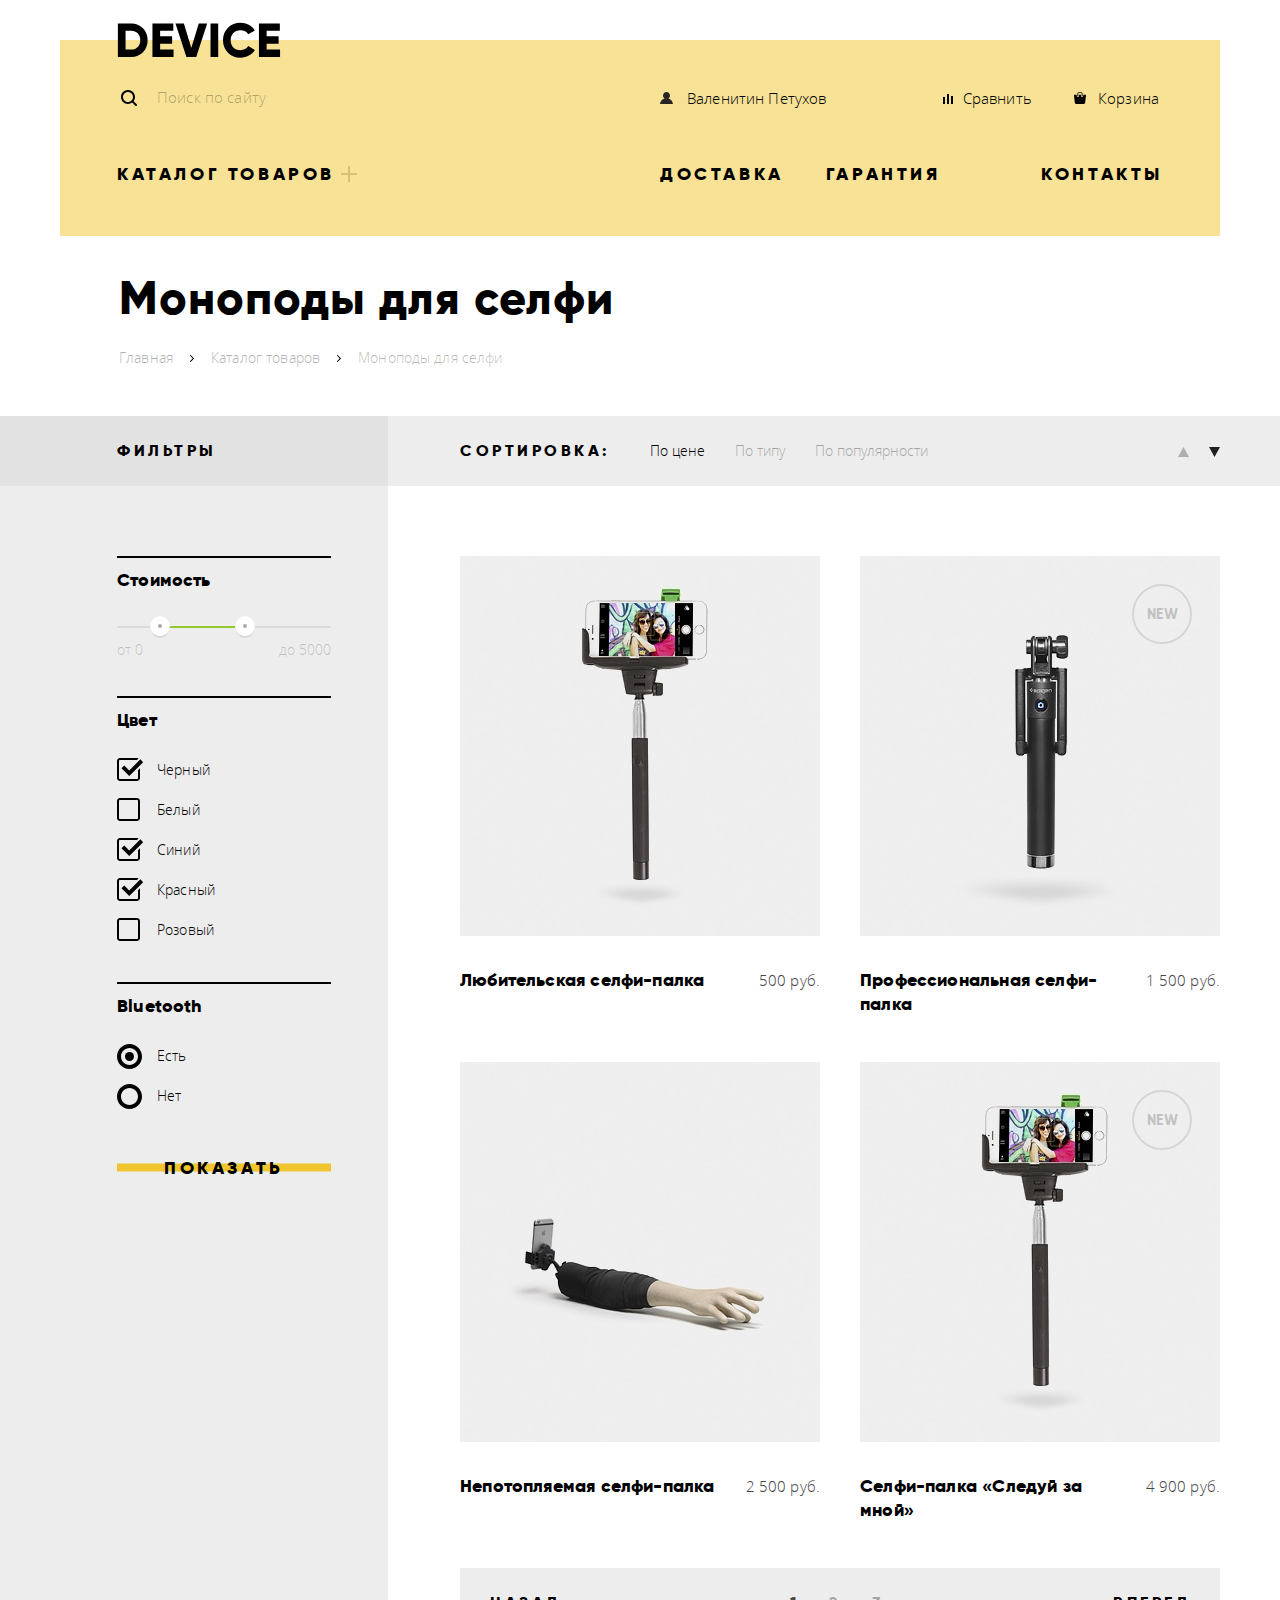
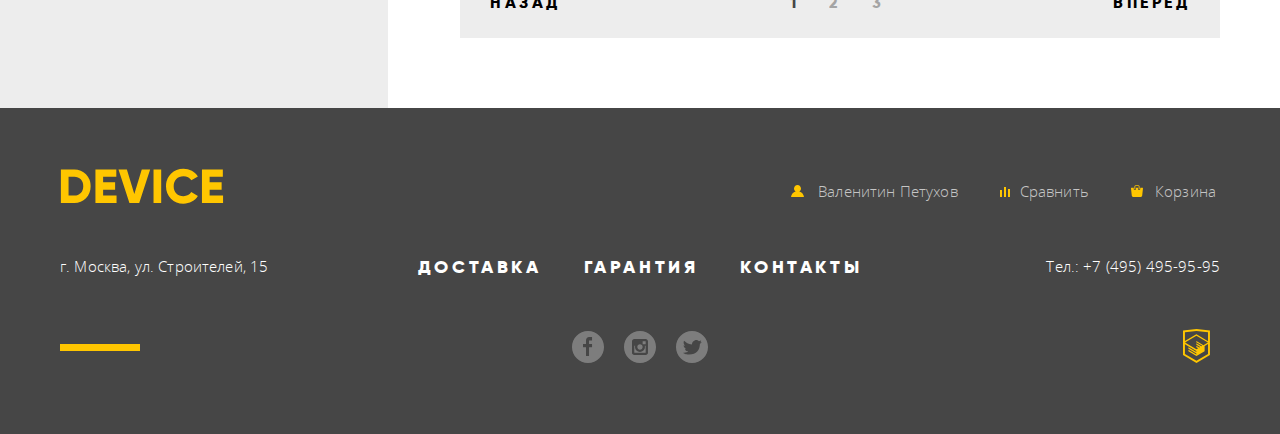
==== catalog.html @ f35d7d53 "make stable range filter variant" ====
<!DOCTYPE html>
<html lang="ru">
  <head>
    <meta charset="utf-8">
    <title>Девайс Каталог</title>
    <link href="https://fonts.googleapis.com/css?family=PT+Sans+Narrow:400,700&display=swap&subset=cyrillic" rel="stylesheet">
    <link href="css/style.css" rel="stylesheet">
  </head>
  <body class="main-theme">
    <header class="page-header">
      <div class="container">
        <nav class="page-navigation">
          <a class="device-logo" href="index.html">
            <img src="img/logo.svg" width="164" height="36" alt="Логотип интернет-магазина &laquo;Девайс&raquo;" class="solution">
          </a>

          <ul class="user-navigation">
            <li class="search">
              <h2 class="visually-hidden">
                Поиск по сайту
              </h2>
              <form class="search-form" method="get" action="https://echo.htmlacademy.ru">
                <input class="search-input" type="text" name="search" placeholder="Поиск по сайту" autocomplete="off">
                <button class="search-button" type="button">Найти</button>
              </form>
            </li>

            <li class="authorization">
              <!-- авторизация -->
              <a class="disabled login-link" href="">Войти</a>
              <a class="user-profile-link" href="">Валенитин Петухов</a>
              <a class="logout-link disabled" href="">Выйти</a>
            </li>
            <!-- Покупки -->
            <li>
              <a class="user-navigation-link compare-link" href="">
                Сравнить
              </a>
            </li>
            <li>
              <a class="user-navigation-link cart-link" href="">
                Корзина
              </a>
            </li>
          </ul>

          <!-- второй блок хэдера, навигация-->
          <ul class="site-navigation">
            <!-- выпадающее меню, каталог товаров -->
            <li class="site-navigation-catalog">
              <h2 class="catalog-navigation-header">
                <a href="catalog.html">Каталог товаров</a>
              </h2>
              <ul class="catalog-navigation">
                <li>
                  <a href="catalog.html">Виртуальная реальность</a>
                </li>
                <li>
                  <a href="catalog.html">Фитнес-браслеты</a>
                </li>
                <li>
                  <a href="catalog.html">Квадрокоптеры</a>
                </li>
                <li>
                  <a href="catalog.html">Моноподы для селфи</a>
                </li>
                <li>
                  <a href="catalog.html">Умные часы</a>
                </li>
                <li>
                  <a href="catalog.html">Экшн-камеры</a>
                </li>
              </ul>
            </li>
            <li><a href="">Доставка</a></li>
            <li><a href="">Гарантия</a></li>
            <li><a href="">Контакты</a></li>
          </ul>
        </nav>
      </div>
    </header>

    <main>

      <section class="catalog-headings">
        <div class="container">
          <h1>
            Моноподы для селфи
          </h1>

          <ul class="catalog-headings-breadcrumbs">
    <!-- breadcrumbs -->
            <li>
              <a href="index.html">
                Главная
              </a>
            </li>
            <li>
              <a href="">
                Каталог товаров
              </a>
            </li>
            <li>
                Моноподы для селфи
            </li>
          </ul>
        </div>
      </section>

      <section class="catalog-content">
        <div class="container">
          <div class="catalog-filters">
            <h2>
              Фильтры
            </h2>
            <form class="form-catalog-filters" action="https://echo.htmlacademy.ru" method="get">

              <fieldset class="form-catalog-filters-group">
                <legend>Стоимость</legend>

                <div class="range-filter">
                  <div class="range-controls">
                    <div class="scale">
                      <div class="bar" style="margin-left: 20%; width: 40%"></div>
                    </div>
                    <div class="toggle toggle-min"></div>
                    <div class="toggle toggle-max"></div>
                    <div class="range-values">
                      <span class="value-min">от 0</span>
                      <span class="value-max">до 5000</span>
                    </div>
                  </div>

                  <div class="visually-hidden price-controls">
                    <label class="min-price">от <input name="min-price" type="text" size="" value="0"></label>
                    <label class="max-price">до <input name="max-price" type="text" size="" value="5000"></label>
                  </div>

                </div>
              </fieldset>

              <fieldset class="form-catalog-filters-group">
                <legend>Цвет</legend>
                <ul class="form-catalog-filters-group-list">
                  <li>
                    <input class="visually-hidden" type="checkbox" name="color-black" id="form-catalog-filters-color-black" checked>
                    <label for="form-catalog-filters-color-black">
                      Черный
                    </label>
                  </li>
                  <li>
                    <input class="visually-hidden" type="checkbox" name="color-white" id="form-catalog-filters-color-white">
                    <label for="form-catalog-filters-color-white">
                      Белый
                    </label>
                  </li>
                  <li>
                    <input class="visually-hidden" type="checkbox" name="color-blue" id="form-catalog-filters-color-blue" checked>
                    <label for="form-catalog-filters-color-blue">
                      Синий
                    </label>
                  </li>
                  <li>
                    <input class="visually-hidden" type="checkbox" name="color-red" id="form-catalog-filters-color-red" checked>
                    <label for="form-catalog-filters-color-red">
                      Красный
                    </label>
                  </li>
                  <li>
                    <input class="visually-hidden" type="checkbox" name="color-pink" id="form-catalog-filters-color-pink">
                    <label for="form-catalog-filters-color-pink">
                      Розовый
                    </label>
                  </li>
                </ul>
              </fieldset>


              <fieldset class="form-catalog-filters-group">
                <legend>Bluetooth</legend>
                <ul class="form-catalog-filters-group-list">
                  <li>
                    <input class="visually-hidden" type="radio" name="bluetooth" value="have" id="form-catalog-filters-bluetooth-have" checked>
                    <label for="form-catalog-filters-bluetooth-have">
                      Есть
                    </label>
                  </li>
                  <li>
                    <input class="visually-hidden" type="radio" name="bluetooth" value="have-not" id="form-catalog-filters-bluetooth-have-not">
                    <label for="form-catalog-filters-bluetooth-have-not">
                      Нет
                    </label>
                  </li>
                </ul>
              </fieldset>

              <button class="button-animated" type="submit">
    <!-- или нужен type="button"?-->
                Показать
              </button>
            </form>
          </div>

          <div class="catalog-goods">
            <h2 class="visually-hidden">
              Товары
            </h2>
            <div class="catalog-sort">
              <h3>
                Сортировка:
              </h3>
              <ul class="catalog-sort-list catalog-sort-list-type">
                <li>
                  <button class="selected" type="button">По цене</button>
                </li>
                <li>
                  <button type="button">По типу</button>
                </li>
                <li>
                  <button type="button">По популярности</button>
                </li>
              </ul>

              <ul class="catalog-sort-list catalog-sort-list-order">
                <li>
                  <button class="direct-order" type="button">Прямой порядок</button>
                </li>
                <li>
                  <button class="reverse-order selected" type="button">Обратный порядок</button>
                </li>
              </ul>
            </div>

            <h3 class="visually-hidden">
              Карточки товаров
            </h3>
            <ul class="goods-list">
              <li class="goods-list-item">
                <div class="goods-list-item-text">
                  <h4 class="goods-list-item-name">
                    <a href="">Любительская селфи-палка</a>
                  </h4>
                  <p class="goods-list-item-price">
                    500 руб.
                  </p>
                </div>
                <div class="goods-list-item-image-box">
                  <p class="disabled goods-list-item-new">
                    Новинка
                  </p>
                  <!-- Different way to make "NEW" label with special class instead of additional block see below -->
                  <img src="img/item-1.jpg" width="360" height="380" alt="Фото товара любительская селфи-палка">
                  <ul class="goods-list-item-buttons-box">
                    <li>
                      <a class="button-animated" href="">В корзину</a>
                    </li>
                    <li>
                      <a class="button-additional" href="">Добавить к сравнению</a>
                    </li>
                  </ul>
                </div>
              </li>

              <li class="goods-list-item">
                <div class="goods-list-item-text">
                  <h4 class="goods-list-item-name">
                    <a href="">Профессиональная селфи-палка</a>
                  </h4>
                  <p class="goods-list-item-price">
                    1 500 руб.
                  </p>
                </div>
                <div class="goods-list-item-image-box" href="">
                  <p class="goods-list-item-new">
                    Новинка
                  </p>
                  <img src="img/item-2.jpg" width="360" height="380" alt="Фото товара профессиональная селфи-палка">
                  <ul class="goods-list-item-buttons-box">
                    <li>
                      <a class="button-animated" href="">В корзину</a>
                    </li>
                    <li>
                      <a class="button-additional" href="">Добавить к сравнению</a>
                    </li>
                  </ul>
                </div>
              </li>

              <li class="goods-list-item">
                <div class="goods-list-item-text">
                  <h4 class="goods-list-item-name">
                    <a href="">Непотопляемая селфи-палка</a>
                  </h4>
                  <p class="goods-list-item-price">
                    2 500 руб.
                  </p>
                </div>
                <div class="goods-list-item-image-box" href="">
                  <img src="img/item-4.jpg" width="360" height="380" alt="Фото товара непотопляемая селфи-палка">
                  <ul class="goods-list-item-buttons-box">
                    <li>
                      <a class="button-animated" href="">В корзину</a>
                    </li>
                    <li>
                      <a class="button-additional" href="">Добавить к сравнению</a>
                    </li>
                  </ul>
                </div>
              </li>

              <li class="goods-list-item">
                <div class="goods-list-item-text">
                  <h4 class="goods-list-item-name">
                    <a href="">Селфи-палка «Следуй за мной»</a>
                  </h4>
                  <p class="goods-list-item-price">
                    4 900 руб.
                  </p>
                </div>
                <div class="goods-list-item-image-box new-item" href="">
                  <img src="img/item-1.jpg" width="360" height="380" alt="Фото товара cелфи-палка Следуй за мной">
                  <ul class="goods-list-item-buttons-box">
                    <li>
                      <a class="button-animated" href="">В корзину</a>
                    </li>
                    <li>
                      <a class="button-additional" href="">Добавить к сравнению</a>
                    </li>
                  </ul>
                </div>
              </li>
            </ul>

            <h3 class="visually-hidden">
              Страницы
            </h3>
            <div class="goods-pages">
              <a class="goods-pages-button" href="">
                Назад
              </a>
              <ul class="goods-pages-list">
                <li>
                  1
                </li>
                <li>
                  <a href="">2</a>
                </li>
                <li>
                  <a href="">3</a>
                </li>
              </ul>
              <a class="goods-pages-button" href="">
                Вперед
              </a>
            </div>
          </div>

        </div>
      </section>

    </main>

    <footer class="page-footer">
      <div class="container">
        <div class="user-navigation-container">
          <a class="device-logo" href="">
            <img src="img/logo-yellow.svg" width="164" height="36" alt="Логотип интернет-магазина &laquo;Девайс&raquo;" class="solution">
          </a>

          <ul class="user-navigation user-navigation-footer">
            <li>
              <!-- авторизация -->
              <a class="disabled login-link" href="">Войти</a>
              <a class="user-profile-link" href="">Валенитин Петухов</a>
              <a class="logout-link disabled" href="">Выйти</a>
            </li>
            <!-- Покупки -->
            <li>
              <a class="user-navigation-link compare-link" href="">
                Сравнить
              </a>
            </li>
            <li>
              <a class="user-navigation-link cart-link" href="">
                Корзина
              </a>
            </li>
          </ul>
        </div>

        <div class="site-navigation-container">
          <ul class="site-navigation site-navigation-footer">
            <li><a href="">Доставка</a></li>
            <li><a href="">Гарантия</a></li>
            <li><a href="">Контакты</a></li>
          </ul>

          <div class="footer-contacts footer-contacts-address">
            <h2 class="visually-hidden">
              Адрес
            </h2>
            <p>
              г. Москва, ул. Строителей, 15
            </p>
          </div>

          <div class="footer-contacts footer-contacts-phone">
            <!-- Этот блок переставим в конец в css -->
            <h2 class="visually-hidden">
              Телефон
            </h2>
            <p>
              Тел.: +7 (495) 495-95-95
            </p>
          </div>
        </div>

        <div class="social-links">
          <h2 class="visually-hidden">
            Соц-сети
          </h2>
          <ul class="social-links-list">
            <li>
              <a class="social-link" href="">
                <svg width="32px" height="32px" viewBox="0 0 32 32" version="1.1" xmlns="http://www.w3.org/2000/svg" xmlns:xlink="http://www.w3.org/1999/xlink">
                  <path d="M16,0 C7.164,0 0,7.163 0,16 C0,24.837 7.164,32 16,32 C24.837,32 32,24.836 32,16 C32,7.164 24.837,0 16,0 Z M20.062,9.455 L17.041,9.455 L17.041,12.899 L20.062,12.899 L20.062,16.344 L17.041,16.344 L17.041,24.954 L14.02,24.954 L14.02,16.344 L11,16.344 L11,12.899 L14.021,12.899 L14.021,9.455 C14.021,7.553 15.374,6.01 17.042,6.01 L20.063,6.01 L20.063,9.455 L20.062,9.455 Z" fill-rule="nonzero"></path>
                </svg>
              </a>
            </li>
            <li>
              <a class="social-link" href="">
                <svg width="32px" height="32px" viewBox="0 0 32 32" version="1.1" xmlns="http://www.w3.org/2000/svg" xmlns:xlink="http://www.w3.org/1999/xlink">
                  <path d="M20.916,16 C20.916,18.7274582 18.7049582,20.9385 15.9775,20.9385 C13.2500418,20.9385 11.039,18.7274582 11.039,16 C11.039,15.606 11.09,15.227 11.177,14.86 L10.28,14.86 L10.28,21.698 L21.676,21.698 L21.676,14.86 L20.779,14.86 C20.865,15.227 20.916,15.606 20.916,16 L20.916,16 Z" fill-rule="nonzero"></path>
                  <path d="M15.978,18.659 C17.444,18.659 18.637,17.466 18.637,16 C18.637,14.534 17.444,13.341 15.978,13.341 C14.512,13.341 13.319,14.534 13.319,16 C13.319,17.466 14.511,18.659 15.978,18.659 L15.978,18.659 Z M18.637,10.302 L21.676,10.302 L21.676,13.341 L18.637,13.341 L18.637,10.302 Z" fill-rule="nonzero"></path>
                  <path d="M16,0 C7.164,0 0,7.164 0,16 C0,24.837 7.164,32 16,32 C24.837,32 32,24.837 32,16 C32,7.164 24.837,0 16,0 Z M23.955,21.698 C23.9517029,22.9552887 22.9332887,23.9737029 21.676,23.977 L10.279,23.977 C9.02171129,23.9737029 8.0032971,22.9552887 8,21.698 L8,10.302 C8.00384341,9.04493849 9.02193849,8.02684341 10.279,8.023 L21.675,8.023 C22.9320615,8.02684341 23.9501566,9.04493849 23.954,10.302 L23.954,21.698 L23.955,21.698 Z" fill-rule="nonzero"></path>
                </svg>
              </a>
            </li>
            <li>
              <a class="social-link" href="">
                <svg width="32px" height="32px" viewBox="0 0 32 32" version="1.1" xmlns="http://www.w3.org/2000/svg" xmlns:xlink="http://www.w3.org/1999/xlink">
                  <path d="M16,0 C7.164,0 0,7.164 0,16 C0,24.837 7.164,32 16,32 C24.837,32 32,24.837 32,16 C32,7.164 24.837,0 16,0 Z M23.944,12.809 C23.693,19.325 20.481,23.641 12.952,23.511 L12.466,23.511 C12.019,23.511 7.923,23.068 7.122,21.688 C9.601,21.878 11.369,21.282 12.242,20.552 C11.194,20.263 9.319,20.091 8.991,17.704 C9.375,17.808 9.609,17.925 10.29,17.817 C8.983,16.993 7.532,16.298 7.611,14.174 C7.922,14.491 8.775,14.692 9.071,14.631 C8.303,14.398 6.922,11.387 8.097,9.85 C10.081,11.64 12.172,13.332 15.901,13.493 C16.128,11.279 17.141,9.794 19.069,9.168 C20.909,8.689 22.324,9.428 22.97,10.306 C23.707,10.082 24.423,9.84 25.163,9.621 C25.159,10.454 24.594,11.084 24.228,11.33 C24.975,11.495 25.651,10.855 25.651,10.855 C25.467,11.818 24.557,12.58 23.944,12.809 L23.944,12.809 Z" fill-rule="nonzero"></path>
                </svg>
              </a>
            </li>
          </ul>

          <a class="html-academy-logo" href="https://htmlacademy.ru/intensive/htmlcss">
            <img src="img/logo-html.svg" width="27" height="35" alt="HTML-Academy">
          </a>
        </div>
      </div>
    </footer>
  </body>
</html>
---- css/style.css ----
/* --- --- --- --- add fonts --- --- --- --- */

@font-face {
  font-family: 'Gilroy';
  src:
    url('../fonts/gilroylight.woff') format('woff'),
    url('../fonts/gilroylight.woff2') format('woff2');
  font-weight: normal;
}

@font-face {
  font-family: 'Gilroy';
  src:
    url('../fonts/gilroyextrabold.woff') format('woff'),
    url('../fonts/gilroyextrabold.woff2') format('woff2');
  font-weight: bold;
}

@font-face {
  font-family: 'Open Sans';
  src:
    url('../fonts/opensans.woff') format('woff'),
    url('../fonts/opensans.woff2') format('woff2');
  font-weight: normal;
}

@font-face {
  font-family: 'Open Sans light';
  src:
    url('../fonts/opensanslight.woff') format('woff'),
    url('../fonts/opensanslight.woff2') format('woff2');
  font-weight: normal;
}

/* --- --- --- --- initial--- --- --- --- */

html {
  box-sizing: border-box;
}

*, *::before, *::after {
  box-sizing: inherit;
}

img {
  max-width: 100%
}

a {
  text-decoration: none
}

body.main-theme {
  margin: 0;
  padding: 0;

  font-family: "Open Sans light", Arial, sans-serif;
  font-weight: 400;
  font-size: 15px;
  line-height: 30px;
  letter-spacing: 0.15px;

  color: #464646;

  background-color: #ffffff;

  min-width: 1160px;

  /*
  background-image: url("");
  background-position: top center;
  background-repeat: no-repeat;
  */
}

.container {
  width: 1160px;
  margin: auto;
}

/* --- --- --- --- main-theme, headers and paragraphs --- --- --- --- */

.main-theme h2 {
  font-family: "Gilroy", Arial, sans-serif;
  font-weight: bold;
  font-size: 47px;
  letter-spacing: 0.21px;
  line-height: 48px;
  color: #000000;
}

.main-theme .header-line {
  position: relative;

  margin: 0px 0 42px 0;
  padding: 54px 0 0 0;

}

/*
.main-theme p {
  margin: 15px 0;
}
 */

.main-theme .header-line::before {
  content: "";

  display: block;
  width: 80px;
  height: 7px;

  position: absolute;
  top: 0;
  left: 0;


  background: #000000;
}

/* --- --- --- --- main-theme, links and buttons --- --- --- --- */

.main-theme a {
  text-decoration: none;
  color: #000000;
}

.main-theme a:hover {
  opacity: 0.6;
}

.main-theme a:active {
  opacity: 0.3;
}

.main-theme a:visited {
  color: #000000;
}

a.button-animated {
  display: inline-block;

  opacity: 1;

  font-family: "Gilroy", Arial, sans-serif;
  font-weight: bold;
  font-size: 18px;
  letter-spacing: 3.6px;
  line-height: 24px;

  text-transform: uppercase;
  text-align: center;

  background-color: transparent;
  background: linear-gradient(180deg, rgba(255,255,255,0) 15px, rgba(240,197,46,1) 16px, rgba(240,197,46,1) 23px, rgba(255,255,255,0) 24px);

  padding: 8px 40px 7px;

}

a.button-animated:hover {
  opacity: 1;

  background-color: rgba(240,197,46,1);
}

a.button-animated:active {
  opacity: 1;
  color: rgba(0,0,0,0.3);
  background-color: rgba(240,197,46,1);
}

/* --- --- --- --- page-navigation --- --- --- --- */

.page-navigation {
  color: #000000;
  background-color: rgba(240, 197, 46, 0.5);
  background: linear-gradient(180deg, rgba(255,255,255,0) 40px, rgba(240,197,46,0.5) 40px);
  padding: 22px 57px 50px 57px;
  margin: 0 0 0 0;

}

.page-header .device-logo {
  position: relative;
}

.device-logo:hover {
  opacity: 0.6;
}

.device-logo:active {
  opacity: 0.3;
}

/* fix for ie 10 and 11 */
@media all and (-ms-high-contrast: none), (-ms-high-contrast: active) {
  .device-logo img:active {
    opacity: 0.3;
  }
}

/* --- --- --- --- user-navigation --- --- --- --- */

.user-navigation {
  list-style: none;
  padding: 0 0 0 0;

  display: flex;
  flex-wrap: wrap;
  justify-content: space-between;
  align-items: center;

  margin: 6px 4px 6px 0;
}

.user-navigation > li {
  font-family: "Open Sans light", Arial, sans-serif;
  font-weight: normal;
  font-size: 15px;
  line-height: 30px;
  letter-spacing: 0.15px;

  margin-right: 42px;
}

.user-navigation > li:last-child {
  margin-right: 0px;
}

/* --- --- --- --- user-navigation search --- --- --- --- */

.user-navigation .search {
  min-width: 543px;
  margin-right: 0px;
}

.search-form {
  display: inline-block;
  position: relative;
  font-size: 0;

}

.search-form::before {
  content: "";

  position: absolute;
  top: 17px;
  left: 4px;

  width: 16px;
  height: 16px;

  background-image: url("../img/search.svg");
  background-repeat: no-repeat;
  background-position: 0 0;

  opacity: 1;
}

.search-input {
  display: inline-block;
  height: 49px;

  font-family: "Open Sans light", Arial, sans-serif;
  font-weight: normal;
  font-size: 15px;
  line-height: 30px;
  letter-spacing: 0.15px;

  border-radius: 0;
  border: none;
  /*
  border-bottom: 2px solid #000000;
   */

  background: transparent;

  padding: 9px 21px 10px 40px;
  margin: 0;

}

.search-button {
  display: none;

  font-family: "Open Sans light", Arial, sans-serif;
  font-weight: normal;
  font-size: 15px;
  line-height: 30px;
  letter-spacing: 0.15px;

  border-radius: 0;
  border: none;

  /*
  border: 2px solid #000000;
   */

  -webkit-box-shadow: inset 0px 0px 0px 2px rgba(0,0,0,1);
  -moz-box-shadow: inset 0px 0px 0px 2px rgba(0,0,0,1);
  box-shadow: inset 0px 0px 0px 2px rgba(0,0,0,1);

  background: transparent;

  padding: 9px 21px 10px 20px;
  margin: 0;
}

/* --- --- --- --- user-navigation search mechanics --- --- --- --- */


.search-input::placeholder {
  color: rgba(0,0,0,0.3);
}


.search-input:hover::placeholder {
  /*
    need some special IE selector here
  */
  color: rgba(0,0,0,0.6);
}

.search-input:focus {
  width: 356px;
  -webkit-box-shadow: inset 1px -4px 0px -2px rgba(0,0,0,1);
  -moz-box-shadow: inset 1px -4px 0px -2px rgba(0,0,0,1);
  box-shadow: inset 1px -4px 0px -2px rgba(0,0,0,1);

  outline: none;
}

.search-input:focus ~ .search-button {
  display: inline-block;
}

/* --- --- --- --- user-navigation authorization --- --- --- --- */

.user-navigation .authorization {
  min-width: 280px;
  flex-grow: 1;

  margin-right: 0px;
}

.user-navigation .user-navigation-link {
  position: relative;
}

.user-navigation .login-link {
  position: relative;
  padding-left: 27px;
}

.login-link::before {
  content: "";

  position: absolute;
  top: 4px;
  left: 0px;

  width: 13px;
  height: 12px;

  background-image: url("../img/user.svg");
  background-repeat: no-repeat;
  background-position: 0 0;

  opacity: 1;
}

.user-navigation .user-profile-link {
  position: relative;
  padding-left: 27px;
}

.user-profile-link::before {
  content: "";

  position: absolute;
  top: 4px;
  left: 0px;

  width: 13px;
  height: 12px;

  background-image: url("../img/user.svg");
  background-repeat: no-repeat;
  background-position: 0 0;

  opacity: 1;
}

.logout-link {
  margin-left: 16px;
  opacity: 0.3;
}

/* --- --- --- --- user-navigation other items --- --- --- --- */

.user-navigation .compare-link {
  padding-left: 20px;

}

.compare-link::before {
  content: "";

  position: absolute;
  top: 6px;
  left: 0px;

  width: 10px;
  height: 10px;

  background-image: url("../img/compare.svg");
  background-repeat: no-repeat;
  background-position: 0 0;

  opacity: 1;
}

.user-navigation .cart-link {
  padding-left: 24px;
}

.cart-link::before {
  content: "";

  position: absolute;
  top: 4px;
  left: 0px;

  width: 12px;
  height: 12px;

  background-image: url("../img/cart.svg");
  background-repeat: no-repeat;
  background-position: 0 0;

  opacity: 1;
}

/* --- --- --- --- site-navigation --- --- --- --- */

.site-navigation {
  list-style: none;
  padding: 0 0 0 0;

  display: flex;
  flex-wrap: wrap;
  justify-content: space-between;

  margin: 40px 0 0 0;

}

.site-navigation > li {
  text-transform: uppercase;

  font-family: "Gilroy", Arial, sans-serif;
  font-weight: bold;
  font-size: 18px;
  line-height: 24px;
  letter-spacing: 3.6px;

  margin-right: 42px;
}

.site-navigation > li:last-child {
  margin-right: 0px;
  flex-grow: 1;
  text-align: right;
}

.site-navigation .site-navigation-catalog {
  position: relative;
  min-width: 250px;
  margin-right: 293px;
}

.site-navigation-catalog .catalog-navigation-header {
  display: inline;
  position: relative;

  font-size: inherit;
  font-weight: inherit;
  letter-spacing: inherit;
  line-height: inherit;

  margin: 0 0 0 0;
}

.catalog-navigation-header a {
  padding: 0 30px 0 0;
}

.catalog-navigation-header::after {
  content: "";
  z-index: -1;

  position: absolute;
  top: 3px;
  right: 8px;

  width: 16px;
  height: 16px;

  background-image: url("../img/plus.svg");
  background-repeat: no-repeat;
  background-position: 0 0;

  opacity: 1;
}



/* --- --- --- --- catalog-navigation --- --- --- --- */

.catalog-navigation {
  display: none;
  z-index: 20;

  position: absolute;
  left: -57px;

  list-style: none;
  padding: 20px 440px 30px 57px;

  flex-wrap: wrap;

  width: 1160px;
  min-height: 164px;

  background: rgba(247,226,150,1);
}

.site-navigation-catalog:hover .catalog-navigation {
  display: flex;
}

.catalog-navigation li {
  text-transform: initial;
  font-family: "Open Sans light", Arial, sans-serif;
  font-weight: normal;
  font-size: 15px;
  line-height: 36px;
  letter-spacing: 0.15px;

  margin: 0;
}

/* fix for ie 10 and 11 */
@media all and (-ms-high-contrast: none), (-ms-high-contrast: active) {
  .catalog-navigation li {
    text-transform: lowercase;
  }

  .catalog-navigation li:first-letter {
    text-transform: capitalize;
  }
}

/* --- --- --- --- catalog-navigation list items layout --- --- --- --- */

.catalog-navigation li:nth-child(3n+1) {
  width: 240px;
  padding-right: 40px;
}

.catalog-navigation li:nth-child(3n+2) {
  width: 200px;
  padding-right: 40px;
}

.catalog-navigation li:nth-child(3n) {
  width: 200px;
  padding-right: 40px;
}

.catalog-navigation li:nth-last-child(2) {
  margin-right: 200px
}

.catalog-navigation li:last-child {
  margin-right: 440px
}

/* --- --- --- --- advertisement slider --- --- --- --- */

.slider-advertisement .container {
  position: relative;
}

.slider-advertisement-list {
  /*
  counter-reset: advertisement-item-counter;

  done in a different way, see below
   */

  list-style: none;
  padding: 0 0 0 0;
  margin: 0 0 0 0;

  background: transparent;
  background: linear-gradient(180deg, rgba(240,197,46,0.5) 114px, rgba(255,255,255,0) 114px);
}

.slider-advertisement-item {
  display: none;
  position: relative;
}

.slider-advertisement-item::before {
  /*
  counter-increment: advertisement-item-counter;
  content: "0" counter(advertisement-item-counter);
  */

  display: block;

  position: absolute;
  top: -12px;
  right: 48px;

  background: transparent;

  font-family: "Gilroy", Arial, sans-serif;
  font-weight: bold;
  font-size: 179.2px;
  line-height: 179px;
  letter-spacing: 0.36px;
  color: #ffffff;
}

.slider-advertisement-image-container {
  flex-grow: 1;

  /*
    fix for slider-advertisement-controls position on slide 2
  */
  max-height: 499px;
}

.slider-advertisement-text-container {
  width: 560px;
  padding-right: 50px;
}

.slider-advertisement-advertising-message {
  position: relative;

  font-family: "Gilroy", Arial, sans-serif;
  font-weight: bold;
  font-size: 47px;
  line-height: 56px;
  letter-spacing: 0.47px;
  color: #000000;

  margin: 38px 0 18px 0;
  padding: 44px 0 0 0;
}

.slider-advertisement-advertising-message::before {
  content: "";

  display: block;
  width: 100px;
  height: 7px;

  position: absolute;
  top: 0;
  left: 0;


  background: #ffffff;
}

.slider-advertisement-button {
  margin: 43px 0 50px 0;
}

.slider-advertisement-product-features {
  list-style: none;
  padding: 0 0 0 0;

  display: flex;
  flex-wrap: wrap;

  font-family: "Open Sans light", Arial, sans-serif;
  font-weight: normal;
  font-size: 13px;
  line-height: 20px;
  letter-spacing: 0.13px;
  color: #464646;
}

.slider-advertisement-product-features li {
  min-width: 162px;
  margin-bottom: 20px;
}

.slider-advertisement-product-features .single-feature {
  display: block;
  margin: 0 0 8px 0;

  font-family: "Gilroy", Arial, sans-serif;
  font-weight: normal;
  font-size: 36px;
  line-height: 48px;
  letter-spacing: 0.36px;
  color: #000000;
}

/* --- --- --- --- advertisement slider controls --- --- --- --- */

.slider-advertisement-controls {
  position: absolute;
  right: 78px;
  bottom: 149px;

  display: flex;
  flex-wrap: wrap;

  max-width: 96px;

  z-index: 10;

  font-size: 0;

  background-color: transparent;
}

.slider-advertisement-controls-item {
  display: block;
  width: 12px;
  height: 12px;
  padding: 0;
  margin: 10px;

  border-radius: 50%;
  cursor: pointer;

  background-color: transparent;
  background-position: center center;
  background-repeat: no-repeat;
  background-image: url("../img/slider-button-empty.svg");
}

#slider-advertisement-item-1:checked ~ .slider-advertisement-controls .slider-advertisement-controls-item:nth-child(1),
#slider-advertisement-item-2:checked ~ .slider-advertisement-controls .slider-advertisement-controls-item:nth-child(2),
#slider-advertisement-item-3:checked ~ .slider-advertisement-controls .slider-advertisement-controls-item:nth-child(3) {
  background-image: url("../img/slider-button.svg");
}

/* --- --- --- --- advertisement slider mechanics--- --- --- --- */

#slider-advertisement-item-1:checked ~ .slider-advertisement-list .slider-advertisement-item:nth-child(1),
#slider-advertisement-item-2:checked ~ .slider-advertisement-list .slider-advertisement-item:nth-child(2),
#slider-advertisement-item-3:checked ~ .slider-advertisement-list .slider-advertisement-item:nth-child(3) {
  display: flex;
}

/* --- --- --- --- advertisement slider current item styles --- --- --- --- */

.slider-advertisement-item:nth-child(1)::before {
  content: "01";
}

.slider-advertisement-item:nth-child(1) .slider-advertisement-image {
  margin: 2px 0 0 90px;
}



.slider-advertisement-item:nth-child(2)::before {
  content: "02";
}

.slider-advertisement-item:nth-child(2) .slider-advertisement-image {
  margin: 14px 0 0 116px;
}

/*
fix for slider-advertisement-controls-item position on slide 2, moved to all .slider-advertisement-image-container tags

#slider-advertisement-item-2:checked ~ .slider-advertisement-list .slider-advertisement-image-container   {
  max-height: 499px;
}
*/


.slider-advertisement-item:nth-child(3)::before {
  content: "03";
}

.slider-advertisement-item:nth-child(3) .slider-advertisement-image {
  margin: 67px 0 0 31px;
}

/* --- --- --- --- popular --- --- --- --- */

.popular-categories {}

.popular-categories-list {
  list-style: none;
  padding: 0 0 0 0;
  margin: 86px 0 0 0;

  display: flex;
  flex-wrap: wrap;
}

.popular-categories-item {
  width: 160px;
  background: linear-gradient(180deg, rgba(240,197,46,0.5) 160px, rgba(255,255,255,0) 160px);

  margin: 0 40px 60px 0;
}

.popular-categories-item:nth-child(6n) {
  margin-right: 0;
}

.popular-categories-item:hover {
  background: linear-gradient(180deg, rgba(240,197,46,1) 160px, rgba(255,255,255,0) 160px);
}

a.popular-categories-link, a.popular-categories-link:hover {
  opacity: 1;
}

a.popular-categories-link:active {
  opacity: 0.3;
}

a.popular-categories-link {
  display: block;
  padding: 192px 0 0 0;
  margin: 0 0 0 0;

  font-family: "Gilroy", Arial, sans-serif;
  font-weight: bold;
  font-size: 18px;
  line-height: 24px;
  letter-spacing: 0.18px;
  color: #000000;

  background-color: transparent;
  background-position: 50% top;
  background-repeat: no-repeat;
}

.popular-categories-link.popular-categories-category-1 {
  background-image: url("../img/popular-1.svg");
  background-position: 50% 52px;
}

.popular-categories-link.popular-categories-category-2 {
  background-image: url("../img/popular-2.svg");
  background-position: 50% 43px;
}

.popular-categories-link.popular-categories-category-3 {
  background-image: url("../img/popular-3.svg");
  background-position: 49px 38px;
}

.popular-categories-link.popular-categories-category-4 {
  background-image: url("../img/popular-4.svg");
  background-position: 50% 48px;
}

.popular-categories-link.popular-categories-category-5 {
  background-image: url("../img/popular-5.svg");
  background-position: 54px 32px;
}

.popular-categories-link.popular-categories-category-6 {
  background-image: url("../img/popular-6.svg");
  background-position: 50% 48px;
}

/* --- --- --- --- services --- --- --- --- */


.slider-services {
  background: linear-gradient(180deg, rgba(255,255,255,0) 116px, rgba(229,229,229,1) 116px);
  min-height: 402px;
}

.slider-services-container {
  display: flex;
}
.slider-services-controls {
  flex-shrink: 0;
  list-style: none;
  padding: 82px 0 41px 0;

  border-right: 7px solid black;
  margin: 15px 0 70px;
}

.slider-services-controls li {
  margin: 0 0 27px 0;
  width: 278px;
}

/* --- --- --- --- services buttons --- --- --- --- */

.slider-services-controls-item {
  display: block;
  width: 160px;
  padding: 8px 0 7px;
  color: #000000;

  cursor: pointer;


  font-family: "Gilroy", Arial, sans-serif;
  font-weight: bold;
  font-size: 18px;
  letter-spacing: 3.6px;
  line-height: 24px;

  text-transform: uppercase;
  text-align: center;

  background-color: transparent;
  background: linear-gradient(180deg, rgba(255,255,255,0) 15px, rgba(240,197,46,1) 16px, rgba(240,197,46,1) 23px, rgba(255,255,255,0) 24px);

}

.slider-services-controls-item:hover {
  background-color: rgba(240,197,46,1);
}

.slider-services-controls-item:active {
  background-color: rgba(240,197,46,1);
  color: rgba(0,0,0,0.3);
}


/* --- --- --- --- services mechanics--- --- --- --- */

#slider-services-item-1:checked ~ .slider-services-controls li:nth-child(1) {
  background: #000000;
}

#slider-services-item-1:checked ~ .slider-services-controls li:nth-child(1) .slider-services-controls-item {
  color: rgba(247,225,132,1);
  background: #000000;
  cursor: initial;
}

#slider-services-item-2:checked ~ .slider-services-controls li:nth-child(2) {
  background: #000000;
}

#slider-services-item-2:checked ~ .slider-services-controls li:nth-child(2) .slider-services-controls-item {
  color: rgba(247,225,132,1);
  background: #000000;
  cursor: initial;
}

#slider-services-item-3:checked ~ .slider-services-controls li:nth-child(3) {
  background: #000000;
  cursor: initial;
}

#slider-services-item-3:checked ~ .slider-services-controls li:nth-child(3) .slider-services-controls-item {
  color: rgba(247,225,132,1);
  background: #000000;
}

#slider-services-item-1:checked ~ .slider-services-list .slider-services-item:nth-child(1),
#slider-services-item-2:checked ~ .slider-services-list .slider-services-item:nth-child(2),
#slider-services-item-3:checked ~ .slider-services-list .slider-services-item:nth-child(3) {
  display: block;
}

/* --- --- --- --- services items --- --- --- --- */

.slider-services-list {
  list-style: none;
  padding: 44px 0;
  margin: 15px 0;
}

.slider-services-item {
  display: none;
  padding: 30px 300px 30px 118px;
}

.slider-services h3 {
  font-family: "Gilroy", Arial, sans-serif;
  font-weight: bold;
  font-size: 47px;
  letter-spacing: 0.21px;
  line-height: 48px;
  color: #000000;
  margin: 0 0 30px 0;
}

.slider-services-item {
  background-color: transparent;
  background-position: 660px 32px;
  background-repeat: no-repeat;
}

.slider-services-item:nth-child(1) {
  background-image: url("../img/delivery.svg");
  background-position: 677px 41px;
}

.slider-services-item:nth-child(2) {
  background-image: url("../img/warranty.svg");
  background-position: 659px 19px;
}

.slider-services-item:nth-child(3) {
  background-image: url("../img/credit.svg");
  background-position: 651px 18px;
}



/* --- --- --- --- brands --- --- --- --- */

.brands {}

.brands-list {
  list-style: none;
  padding: 0 0 0 0;
  margin: 94px 0;
  display: flex;
  flex-wrap: wrap;
  justify-content: space-between;
}

a.brand {
  display: block;
  width: 260px;
  height: 100px;
}

a.brand:hover {
  opacity: 1;
}

.brand-1 {
  background-image: url('../img/logo-1.png');
}

.brand-1:hover {
  background-image: url('../img/logo-1-hover.png');
}

.brand-2 {
  background-image: url('../img/logo-2.png');
}

.brand-2:hover {
  background-image: url('../img/logo-2-hover.png');
}

.brand-3 {
  background-image: url('../img/logo-3.png');
}

.brand-3:hover {
  background-image: url('../img/logo-3-hover.png');
}

.brand-4 {
  background-image: url('../img/logo-4.png');
}

.brand-4:hover {
  background-image: url('../img/logo-4-hover.png');
}

/* --- --- --- --- info-blocks --- --- --- --- */

.info-blocks .container {
  display: flex;
  justify-content: space-between;

  margin-bottom: 50px;
}

.info-blocks-item {
  width: 560px;
}

.info-blocks-item p {
  margin: 32px 0;
}

.info-blocks-list {
  list-style: none;
  padding: 0 0 0 36px;
  margin: 64px 0;

  font-family: "Gilroy", Arial, sans-serif;
  font-weight: bold;
  font-size: 16px;
  line-height: 40px;
  letter-spacing: 0px;
  color: #000000;
}

.info-blocks-list li {
  position: relative;
}

.info-blocks-list li::before {
  content: "";

  position: absolute;
  top: 17px;
  left: -34px;

  display: block;
  width: 8px;
  height: 8px;
  padding: 0;
  margin: 0px;

  background-color: transparent;
  background-position: center center;
  background-repeat: no-repeat;
  background-image: url("../img/oval.svg");

}

.info-blocks-item .button-animated {
  width: 260px;
  padding-left: 0;
  padding-right: 0;

}

.contacts .button-animated {
  /*
    bad one place
  */
  margin-top: 45px;
}

/* --- --- --- --- catalog-headings --- --- --- --- */

.catalog-headings .container {
  padding: 0 59px;
}

.catalog-headings h1 {
  font-family: "Gilroy", Arial, sans-serif;
  font-weight: bold;
  font-size: 47px;
  line-height: 48px;
  letter-spacing: 1px;
  color: #000000;

  margin: 38px 0 24px 0;
}

.catalog-headings-breadcrumbs {
  display: flex;
  flex-wrap: wrap;

  list-style: none;
  padding: 0;
  margin: 15px 0 46px 0;

  font-family: "Open Sans light", Arial, sans-serif;;
  font-weight: normal;
  font-size: 14px;
  line-height: 24px;
  letter-spacing: 0.14px;

  color: #000000;
}

.catalog-headings-breadcrumbs li {
  position: relative;

  text-decoration: none;
  color: rgba(0,0,0,0.3);

  padding-right: 38px;
}

.catalog-headings-breadcrumbs li::after {
  content: "";

  position: absolute;
  top: 9px;
  right: 8px;

  width: 13px;
  height: 12px;

  background-image: url("../img/nav-arrow.svg");
  background-repeat: no-repeat;
  background-position: 0 0;

  opacity: 1;
}

.catalog-headings-breadcrumbs li:last-child::after {
  display: none;
}

.catalog-headings-breadcrumbs a {
  opacity: 0.3;
}

.catalog-headings-breadcrumbs a:hover {
  opacity: 0.6;
}

.catalog-headings-breadcrumbs a:active {
  opacity: 0.1;
}

/* --- --- --- --- catalog-content --- --- --- --- */

.catalog-content {
  background-color: transparent;
  background:
    linear-gradient(90deg, rgba(210,210,210,0.4) calc(50% - 252px), rgba(210,210,210,0.0) calc(50% - 252px)),
    linear-gradient(180deg, rgba(210,210,210,0.4) 70px, rgba(210,210,210,0.0) 70px);
}

.catalog-content .container {
  display: flex;
}

/* --- --- --- --- catalog-filters --- --- --- --- */

.catalog-filters {
  width: 328px;
  padding: 0 57px;

  flex-shrink: 0;
}

.catalog-filters h2 {
  text-transform: uppercase;

  font-family: "Gilroy", Arial, sans-serif;
  font-weight: bold;
  font-size: 16px;
  line-height: 24px;
  letter-spacing: 3.5px;
  color: #000000;

  margin: 23px 0;
  padding: 0 0 0 0;
}

/* --- --- --- --- form-catalog-filters --- --- --- --- */

.form-catalog-filters {
  padding: 70px 0;
}

.form-catalog-filters-group {
  margin: 0 0 24px 0;
  padding: 0;

  border: none;
}

.form-catalog-filters-group legend {
  display: block;
  /*
  float: left;
   */
  width: 100%;

  margin: 0 0 0 0;
  padding: 10px 0;

  font-family: "Gilroy", Arial, sans-serif;
  font-weight: bold;
  font-size: 18px;
  line-height: 24px;
  letter-spacing: 0.18px;
  color: #000000;

  border-top: 2px solid #000000;
}

/*
.form-catalog-filters-group:first-child legend {
  margin-top: 70px;
}
*/

.form-catalog-filters-group-list {
  list-style: none;
  padding: 0 0 0 0;
  margin: 8px 0;
}

.form-catalog-filters-group-list li {
  font-family: "Open Sans light", Arial, sans-serif;;
  font-weight: normal;
  font-size: 14px;
  line-height: 40px;
  letter-spacing: 0.14px;
  color: #000000;
}

/* --- --- --- --- form-catalog-filters range --- --- --- --- */

.range-controls {
  position: relative;
  margin: 24px 0 10px 0;
}

.range-controls .scale {
  height: 2px;
  background: #DBDBDB;

  margin: 10px 0;
}

.range-controls .bar {
  left: 20%;

  width: 40%;
  height: 2px;

  background: #91C92F;
}

.range-controls .toggle {
  position: absolute;
  top: -10px;
  margin-left: -10px;

  width: 20px;
  height: 22px;
  padding: 0;

  border: none;
  background-color: #ffffff;
  background: url("../img/filter-button.svg");
  border-radius: 50%;
}

.range-controls .toggle:hover {
  cursor: pointer;
}

.range-controls .toggle-min {
  left: 20%;
}

.range-controls .toggle-max {
  left: 60%;
}

.range-values {
  display: flex;

  font-family: "Open Sans light", Arial, sans-serif;
  font-weight: normal;
  font-size: 14px;
  line-height: 24px;
  letter-spacing: 0px;

  color: rgba(0,0,0,0.2);
}

.value-min {}

.value-max {
  text-align: right;
  margin-left: auto;
}

/* --- --- --- --- form-catalog-filters checkbox --- --- --- --- */

.form-catalog-filters input[type=checkbox] ~ label {
  position: relative;

  padding-left: 40px;
  cursor: pointer;
}

.form-catalog-filters input[type=checkbox] ~ label::before {
  content: "";

  position: absolute;
  top: -2px;
  left: 0px;

  width: 27px;
  height: 23px;

  background-image: url("../img/checkbox-off.svg");
  background-repeat: no-repeat;
  background-position: 0 0;

  opacity: 1;

}

.form-catalog-filters input[type=checkbox]:checked ~ label::before {
  background-image: url("../img/checkbox-on.svg");
}

/*
.checkbox:checked ~ .slider-services-controls li:nth-child(1) .slider-services-controls-item
 */

/* --- --- --- --- form-catalog-filters radio --- --- --- --- */

.form-catalog-filters input[type=radio] ~ label {
  position: relative;

  padding-left: 40px;
  cursor: pointer;
}

.form-catalog-filters input[type=radio] ~ label::before {
  content: "";

  position: absolute;
  top: -2px;
  left: 0px;

  width: 25px;
  height: 25px;

  background-image: url("../img/radio-off.svg");
  background-repeat: no-repeat;
  background-position: 0 0;

  opacity: 1;

}

.form-catalog-filters input[type=radio]:checked ~ label::before {
  background-image: url("../img/radio-on.svg");
}

/* --- --- --- --- form-catalog-filters button --- --- --- --- */

.form-catalog-filters .button-animated {
  display: block;
  width: 100%;
  cursor: pointer;

  opacity: 1;

  font-family: "Gilroy", Arial, sans-serif;
  font-weight: bold;
  font-size: 18px;
  letter-spacing: 3.6px;
  line-height: 24px;

  text-transform: uppercase;
  text-align: center;

  border: none;
  background-color: transparent;
  background: linear-gradient(180deg, rgba(255,255,255,0) 15px, rgba(240,197,46,1) 16px, rgba(240,197,46,1) 23px, rgba(255,255,255,0) 24px);

  padding: 8px 0 7px 0;

  margin: 20px 0 0 0;

}

.form-catalog-filters .button-animated:hover {
  opacity: 1;

  background-color: rgba(240,197,46,1);
}

.form-catalog-filters .button-animated:active {
  opacity: 1;
  color: rgba(0,0,0,0.3);
  background-color: rgba(240,197,46,1);
}

/* fix for ie 10 and 11 */
@media all and (-ms-high-contrast: none), (-ms-high-contrast: active) {
  /*
    do we need this??

    .form-catalog-filters .button-animated{
      padding: 7px 40px 8px 40px;
    }

    .form-catalog-filters .button-animated:active:hover{
      padding: 6px 41px 9px 39px;
    }
  */

  .form-catalog-filters .button-animated:active:hover{
    padding: 7px 41px 8px 39px;
  }
}
/* --- --- --- --- catalog-goods --- --- --- --- */

.catalog-goods {
  display: flex;
  flex-direction: column;
  flex-grow: 1;

  padding: 0 0 0 72px;
}

/* fix for ie 10 and 11 */
@media all and (-ms-high-contrast: none), (-ms-high-contrast: active) {
  .catalog-goods {
    width: 100%;
  }
}

/* --- --- --- --- catalog-sort --- --- --- --- */


.catalog-sort {
  display: flex;
  flex-wrap: wrap;
}

.catalog-sort h3 {
  text-transform: uppercase;

  font-family: "Gilroy", Arial, sans-serif;
  font-weight: bold;
  font-size: 16px;
  line-height: 24px;
  letter-spacing: 3.5px;
  color: #000000;

  margin: 23px 40px 23px 0;
  padding: 0 0 0 0;
}

.catalog-sort-list  {
  list-style: none;
  padding: 0 0 0 0;
  margin: 0 0 0 0;
  display: flex;
}

.catalog-sort-list-type {
  flex-grow: 1;
  flex-wrap: wrap;
}

.catalog-sort-list li {
  margin: 19px 30px 21px 0;
}

.catalog-sort-list button {
  display: inline;
  background: transparent;
  border: none;

  padding: 0;
  margin: 0;

  font-family: "Open Sans light", Arial, sans-serif;;
  font-weight: normal;
  font-size: 14px;
  line-height: 18px;
  letter-spacing: 0px;
  color: #000000;

  cursor: pointer;

  opacity: 0.3;
}

.catalog-sort-list button:hover {
  opacity: 0.6;
}

.catalog-sort-list button:active {
  opacity: 1;
}

.catalog-sort-list button.selected {
  opacity: 1;
}


/* fix for ie 10 and 11 */
@media all and (-ms-high-contrast: none), (-ms-high-contrast: active) {
  .catalog-sort-list-type button {
    padding-right: 2px;
  }
  .catalog-sort-list-type button:active:hover{
    position: relative;
    top: -1px;
    left: -1px;
  }
}

.catalog-sort-list-order li {
  margin-right: 20px;
}

.catalog-sort-list-order li:last-child {
  margin-right: 0px;
}

.catalog-sort-list-order .direct-order {
  display: inline-block;
  position: relative;

  width: 11px;
  height: 18px;

  font-size: 0;
  line-height: 18px;
}

.catalog-sort-list-order .direct-order::before {
  content: "";

  position: absolute;
  top: 0px;
  left: 0px;

  width: 11px;
  height: 10px;

  background-image: url("../img/icon-up-dir.svg");
  background-repeat: no-repeat;
  background-position: 0 0;
}

.catalog-sort-list-order .reverse-order {
  display: inline-block;
  position: relative;

  width: 11px;
  height: 18px;

  font-size: 0;
}

.catalog-sort-list-order .reverse-order::before {
  content: "";

  position: absolute;
  top: 0px;
  left: 0px;

  width: 11px;
  height: 10px;

  background-image: url("../img/icon-down-dir.svg");
  background-repeat: no-repeat;
  background-position: 0 0;
}


/* --- --- --- --- goods-list --- --- --- --- */

.goods-list {
  list-style: none;

  padding: 0 0 0 0;
  margin: 70px 0 0 0;

  display: flex;
  flex-wrap: wrap;
  justify-content: space-between;
}


.goods-list-item {
  width: 360px;

  display: flex;
  flex-wrap: wrap;
  align-content: flex-start;

  margin-bottom: 14px;
}

.goods-list-item-image-box {
  order: 1;
  position: relative;

  display: block;

  width: 100%;
  height: 380px;

  margin: 0;
  padding: 0 0 0 0;

  background: rgba(210,210,210,0.4);
}

.goods-list-item-new {
  display: block;
  height: 60px;
  width: 60px;

  position: absolute;
  top: 28px;
  right: 28px;

  border: 2px solid rgba(0,0,0,0.1);
  border-radius: 50%;

  font-size: 0;

  margin: 0 0 0 0;
  padding: 17px 10px 17px 13px;
}

.goods-list-item-new::before {
  content: "New";

  text-transform: uppercase;

  font-family: "Gilroy", Arial, sans-serif;
  font-weight: bold;
  font-size: 14px;
  line-height: 24px;
  letter-spacing: 0.25px;
  color: rgba(0,0,0,0.2);
}

/*
  Different way to make "NEW" label with special class instead of additional block see below
*/


.goods-list-item-image-box.new-item::before {
  display: block;
  height: 60px;
  width: 60px;

  position: absolute;
  top: 28px;
  right: 28px;

  border: 2px solid rgba(0,0,0,0.1);
  border-radius: 50%;

  margin: 0 0 0 0;
  padding: 17px 10px 17px 13px;

  content: "New";

  text-transform: uppercase;

  font-family: "Gilroy", Arial, sans-serif;
  font-weight: bold;
  font-size: 14px;
  line-height: 24px;
  letter-spacing: 0.25px;
  color: rgba(0,0,0,0.2);
}

.goods-list-item-text {
  order: 2;
  display: flex;

  width: 100%;
}

.goods-list-item-name {
  flex-grow: 1;

  font-family: "Gilroy", Arial, sans-serif;
  font-weight: bold;
  font-size: 18px;
  line-height: 24px;
  letter-spacing: 0.18px;
  color: #000000;

  margin: 32px 0;
}

.goods-list-item-price {
  flex-shrink: 0;

  line-height: 24px;

  margin: 32px 0;
  padding-left: 12px;
}

/* --- --- --- --- goods-list-item-buttons-box --- --- --- --- */




.goods-list-item-buttons-box {
  list-style: none;

  display: none;
  flex-direction: column;
  justify-content: center;
  align-items: center;

  width: 100%;
  height: 100%;

  position: absolute;
  top: 0;
  left: 0;

  margin: 0 0 0 0;
  padding: 0 0 0 0;

  background: rgba(238,238,238,0.7);
}

.goods-list-item-image-box:hover .goods-list-item-buttons-box {
  display: flex;
}

/*
 made it another way below, with justify-content: center

.goods-list-item-buttons-box li:first-child {
  margin-top: calc(50% - 19px);
}
*/

.goods-list-item-buttons-box li:first-child {
  margin-top: 36px;
}

.goods-list-item-buttons-box a {
  margin: 5px 0;
}

.button-additional {
  font-family: "Open Sans light", Arial, sans-serif;
  font-weight: normal;
  font-size: 13px;
  line-height: 36px;
  letter-spacing: 0.13px;

  opacity: 0.5;
}

.button-additional:hover {
  opacity: 1;
}

.button-additional:active {
  opacity: 0.2;
}
/* --- --- --- --- goods-list-pages --- --- --- --- */

.goods-pages {

  padding: 0 0 0 0;
  margin: 0 0 70px 0;
  margin-top: auto;

  display: flex;
  justify-content: space-between;

  background: rgba(210,210,210,0.4);
}

.goods-pages .goods-pages-button {
  text-transform: uppercase;

  font-family: "Gilroy", Arial, sans-serif;
  font-weight: bold;
  font-size: 16px;
  line-height: 24px;
  letter-spacing: 3.5px;

  padding: 23px 30px;

  margin: 0;

  background: transparent;
  opacity: 1;

  color: rgba(0,0,0,1);
}

.goods-pages .goods-pages-button:hover {
  background: rgba(210,210,210,0.4);
  opacity: 1;
}

.goods-pages .goods-pages-button:active {
  background: rgba(210,210,210,0.4);
  opacity: 1;

  color: rgba(0,0,0,0.3);
}

.goods-pages-list {
  display: flex;
  flex-wrap: wrap;

  list-style: none;

  padding: 0 0 0 0;
  margin: 0 0 0 0;
}

.goods-pages-list li {
  text-transform: uppercase;

  font-family: "Gilroy", Arial, sans-serif;
  font-weight: bold;
  font-size: 16px;
  line-height: 24px;
  letter-spacing: 3.5px;

  padding: 0 15px;

  margin: 23px 0;
}

.goods-pages-list a {
  opacity: 0.3;
}

.goods-pages-list a:hover {
  opacity: 0.6;
}

.goods-pages-list a:active {
  opacity: 1;
}

/* --- --- --- --- page-footer --- --- --- --- */

.page-footer {
  background-color: rgba(70,70,70,1);
  margin: 0;
  padding: 60px 0;
}

/* --- --- --- --- user-navigation footer  --- --- --- --- */

.page-footer .user-navigation-container {
  display: flex;
  flex-wrap: wrap;
}

.page-footer .device-logo {
  flex-grow: 1;
}

.user-navigation.user-navigation-footer {
  justify-content: flex-end;
  align-items: center;
}

/* --- --- --- --- user-navigation footer links --- --- --- --- */

.user-navigation.user-navigation-footer .login-link::before {
  background-image: url("../img/user-yellow.svg");
}

.user-navigation.user-navigation-footer .user-profile-link::before {
  background-image: url("../img/user-yellow.svg");
}

.user-navigation.user-navigation-footer .compare-link::before {
  background-image: url("../img/compare-yellow.svg");
}

.user-navigation.user-navigation-footer .cart-link::before {
  background-image: url("../img/cart-yellow.svg");
}

.user-navigation.user-navigation-footer .login-link,
.user-navigation.user-navigation-footer .user-profile-link,
.user-navigation.user-navigation-footer .compare-link,
.user-navigation.user-navigation-footer .cart-link {
  color: rgba(255,255,255,0.7);
}

.user-navigation.user-navigation-footer .logout-link {
  color: rgba(255,255,255,1);
  opacity: 1;
}

.user-navigation.user-navigation-footer .login-link:hover,
.user-navigation.user-navigation-footer .user-profile-link:hover,
.user-navigation.user-navigation-footer .logout-link:hover,
.user-navigation.user-navigation-footer .compare-link:hover,
.user-navigation.user-navigation-footer .cart-link:hover {
  color: rgba(255,255,255,1);
  opacity: 1;
}

.user-navigation.user-navigation-footer .login-link:hover::before,
.user-navigation.user-navigation-footer .user-profile-link:hover::before,
.user-navigation.user-navigation-footer .compare-link:hover::before,
.user-navigation.user-navigation-footer .cart-link:hover::before {
  opacity: 0.6;
}

.user-navigation.user-navigation-footer .login-link:active,
.user-navigation.user-navigation-footer .user-profile-link:active,
.user-navigation.user-navigation-footer .logout-link:active,
.user-navigation.user-navigation-footer .compare-link:active,
.user-navigation.user-navigation-footer .cart-link:active{
  color: rgba(255,255,255,0.3);
  opacity: 1;
}

.user-navigation.user-navigation-footer .login-link:active::before,
.user-navigation.user-navigation-footer .user-profile-link:active::before,
.user-navigation.user-navigation-footer .compare-link:active::before,
.user-navigation.user-navigation-footer .cart-link:active::before {
  opacity: 0.3;
}

/* --- --- --- --- site-navigation footer --- --- --- --- */

.page-footer .site-navigation-container {
  display: flex;
  color: white;
  align-items: center;
  justify-content: space-between;

  margin: 38px 0;
}

.footer-contacts {
  width: 220px;
  flex-shrink: 0;
}

.footer-contacts p {
  margin: 0;
}

.footer-contacts-address {
  order: -1;
}

.footer-contacts-phone {
  text-align: right;
}

.site-navigation.site-navigation-footer {
  margin-top: 2px;
  order: 0;
  padding-left: 42px;
}

.site-navigation.site-navigation-footer a {

  color: white;
}

.site-navigation.site-navigation-footer {
  flex-grow: 1;
  justify-content: center;
}

.site-navigation.site-navigation-footer > li:last-child {
  flex-grow: 0;
  margin-right: 42px;
}

/* --- --- --- --- social-links-list --- --- --- --- */

.social-links {
  display: flex;
  position: relative;
}


.social-links::before {
  content: "";

  display: block;
  width: 80px;
  height: 7px;

  position: absolute;
  top: 25px;
  left: 0;

  background: #FFC600;
}

.social-links-list {
  list-style: none;
  padding: 0 0 0 46px;
  margin: 0 0 0 0;

  display: flex;
  flex-wrap: wrap;
  justify-content: center;
  align-items: center;

  flex-grow: 1;
}

.social-link {
  margin: 10px;
  display: block;
  height: 32px;
  width: 32px;
  flex-shrink: 0;
}

.social-link path {
  fill: white;
  opacity: 0.3;
}

.social-link:hover path {
  opacity: 0.6;
}

.social-link:active path {
  opacity: 0.1;
}

/* fix for ie 10 and 11 */
@media all and (-ms-high-contrast: none), (-ms-high-contrast: active) {
  .social-link svg:active path {
    opacity: 0.3;
  }
}

.html-academy-logo {
  display: block;
  width: 27px;
  height: 35px;
  margin: 10px;
}

.html-academy-logo:hover {
  opacity: 0.6;
}

.html-academy-logo:active {
  opacity: 0.3;
}

/* fix for ie 10 and 11 */
@media all and (-ms-high-contrast: none), (-ms-high-contrast: active) {
  .html-academy-logo img:active {
    opacity: 0.3;
  }
}

/* --- --- --- --- popup --- --- --- --- */

.popup {
  position: fixed;
  left: 50%;
  margin-left: -480px;
  top: 15%;

  z-index: 100;

  width: 960px;

  background-color: #ffffff;

  -webkit-box-shadow: 0 10px 20px 0px rgba(4, 6, 6, 0.2);
  -moz-box-shadow: 0 10px 20px 0px rgba(4, 6, 6, 0.2);
  box-shadow: 0 10px 20px 0px rgba(4, 6, 6, 0.2);

}

.popup-mail-us {
  padding: 80px 100px;
  top: 50%;
  margin-top: -276px;
}

.popup-map {
  padding: 0;
  top: 50%;
  margin-top: -279px;
}

.popup-map-image {
  display: block;
}

/* --- --- --- --- popup form --- --- --- --- */

.form-mail-us {
  display: flex;
  flex-wrap: wrap;
}

.form-mail-us label {
  display: block;

  font-family: "Gilroy", Arial, sans-serif;
  font-weight: bold;
  font-size: 18px;
  letter-spacing: 0px;
  line-height: 24px;

  color: #000000;

  margin: 13px 0;
}

.form-mail-us-name, .form-mail-us-mail {
  display: block;

  width: 360px;
  height: 49px;

  font-family: "Open Sans light", Arial, sans-serif;
  font-weight: normal;
  font-size: 15px;
  line-height: 30px;
  letter-spacing: 0.15px;

  border-radius: 0;
  border: none;

  -webkit-box-shadow: none;
  -moz-box-shadow: none;
  box-shadow: none;

  background: rgba(230,230,230,0.5);

  padding: 9px 21px 10px 20px;
  margin: 7px 0;
}

.form-mail-us-name {
  margin-right: 40px;
}

.form-mail-us-name:hover, .form-mail-us-mail:hover {
  background: rgba(230,230,230,0.8);
}

.form-mail-us-name:focus, .form-mail-us-mail:focus {
  background: transparent;
  outline: none;

  -webkit-box-shadow: inset 0px 0px 0px 3px rgba(240,197,46,1);
  -moz-box-shadow: inset 0px 0px 0px 3px rgba(240,197,46,1);
  box-shadow: inset 0px 0px 0px 3px rgba(240,197,46,1);
}

.form-mail-us-name.invalid, .form-mail-us-mail.invalid {
  background: rgba(237,181,181,0.5);
}

.form-mail-us-message-text {
  display: block;
  resize: none;

  width: 760px;
  height: 156px;

  font-family: "Open Sans light", Arial, sans-serif;
  font-weight: normal;
  font-size: 15px;
  line-height: 30px;
  letter-spacing: 0.15px;

  border-radius: 0;
  border: none;

  -webkit-box-shadow: none;
  -moz-box-shadow: none;
  box-shadow: none;

  background: rgba(230,230,230,0.5);

  padding: 9px 21px 10px 20px;
  margin: 7px 0;

}

.form-mail-us-message-text:hover {
  background: rgba(230,230,230,0.8);
}

.form-mail-us-message-text:focus {
  background: transparent;
  outline: none;

  -webkit-box-shadow: inset 0px 0px 0px 3px rgba(240,197,46,1);
  -moz-box-shadow: inset 0px 0px 0px 3px rgba(240,197,46,1);
  box-shadow: inset 0px 0px 0px 3px rgba(240,197,46,1);
}

.form-mail-us-message-text.invalid {
  background: rgba(237,181,181,0.5);
}

/* --- --- --- --- popup form button --- --- --- --- */

.popup .button-animated {
  display: inline-block;
  cursor: pointer;

  opacity: 1;

  font-family: "Gilroy", Arial, sans-serif;
  font-weight: bold;
  font-size: 18px;
  letter-spacing: 3.6px;
  line-height: 24px;

  text-transform: uppercase;
  text-align: center;

  border: none;
  background-color: transparent;
  background: linear-gradient(180deg, rgba(255,255,255,0) 15px, rgba(240,197,46,1) 16px, rgba(240,197,46,1) 23px, rgba(255,255,255,0) 24px);

  padding: 8px 40px 7px 40px;

  margin: 20px 0 0 0;

}

.popup .button-animated:hover {
  opacity: 1;

  background-color: rgba(240,197,46,1);
}

.popup .button-animated:active {
  opacity: 1;
  color: rgba(0,0,0,0.3);
  background-color: rgba(240,197,46,1);
}

/* fix for ie 10 and 11 */
@media all and (-ms-high-contrast: none), (-ms-high-contrast: active) {
  /*
    do we need this??

    .popup .button-animated{
      padding: 7px 40px 8px 40px;
    }

    .popup .button-animated:active:hover{
      padding: 6px 41px 9px 39px;
    }
  */

  .popup .button-animated:active:hover{
    padding: 7px 41px 8px 39px;
  }
}

/* --- --- --- --- popup close --- --- --- --- */

.popup-close {
  position: absolute;
  top: 22px;
  right: 22px;

  cursor: pointer;

  width: 55px;
  height: 55px;

  border: none;

  background-color: transparent;
  background-image: url("../img/modal-close.svg");
  background-repeat: no-repeat;
  background-position: 0 0;

  opacity: 0.5;
}

.popup-close:hover {
  opacity: 1;
}

.popup-close:active {
  opacity: 0.3;
}

/* --- --- --- --- other --- --- --- --- */

.visually-hidden {
  position: absolute !important;
  clip: rect(1px 1px 1px 1px); /* IE6, IE7 */
  clip: rect(1px, 1px, 1px, 1px);
  padding:0 !important;
  border:0 !important;
  height: 1px !important;
  width: 1px !important;
  overflow: hidden;
}

.disabled {
  display: none;
}
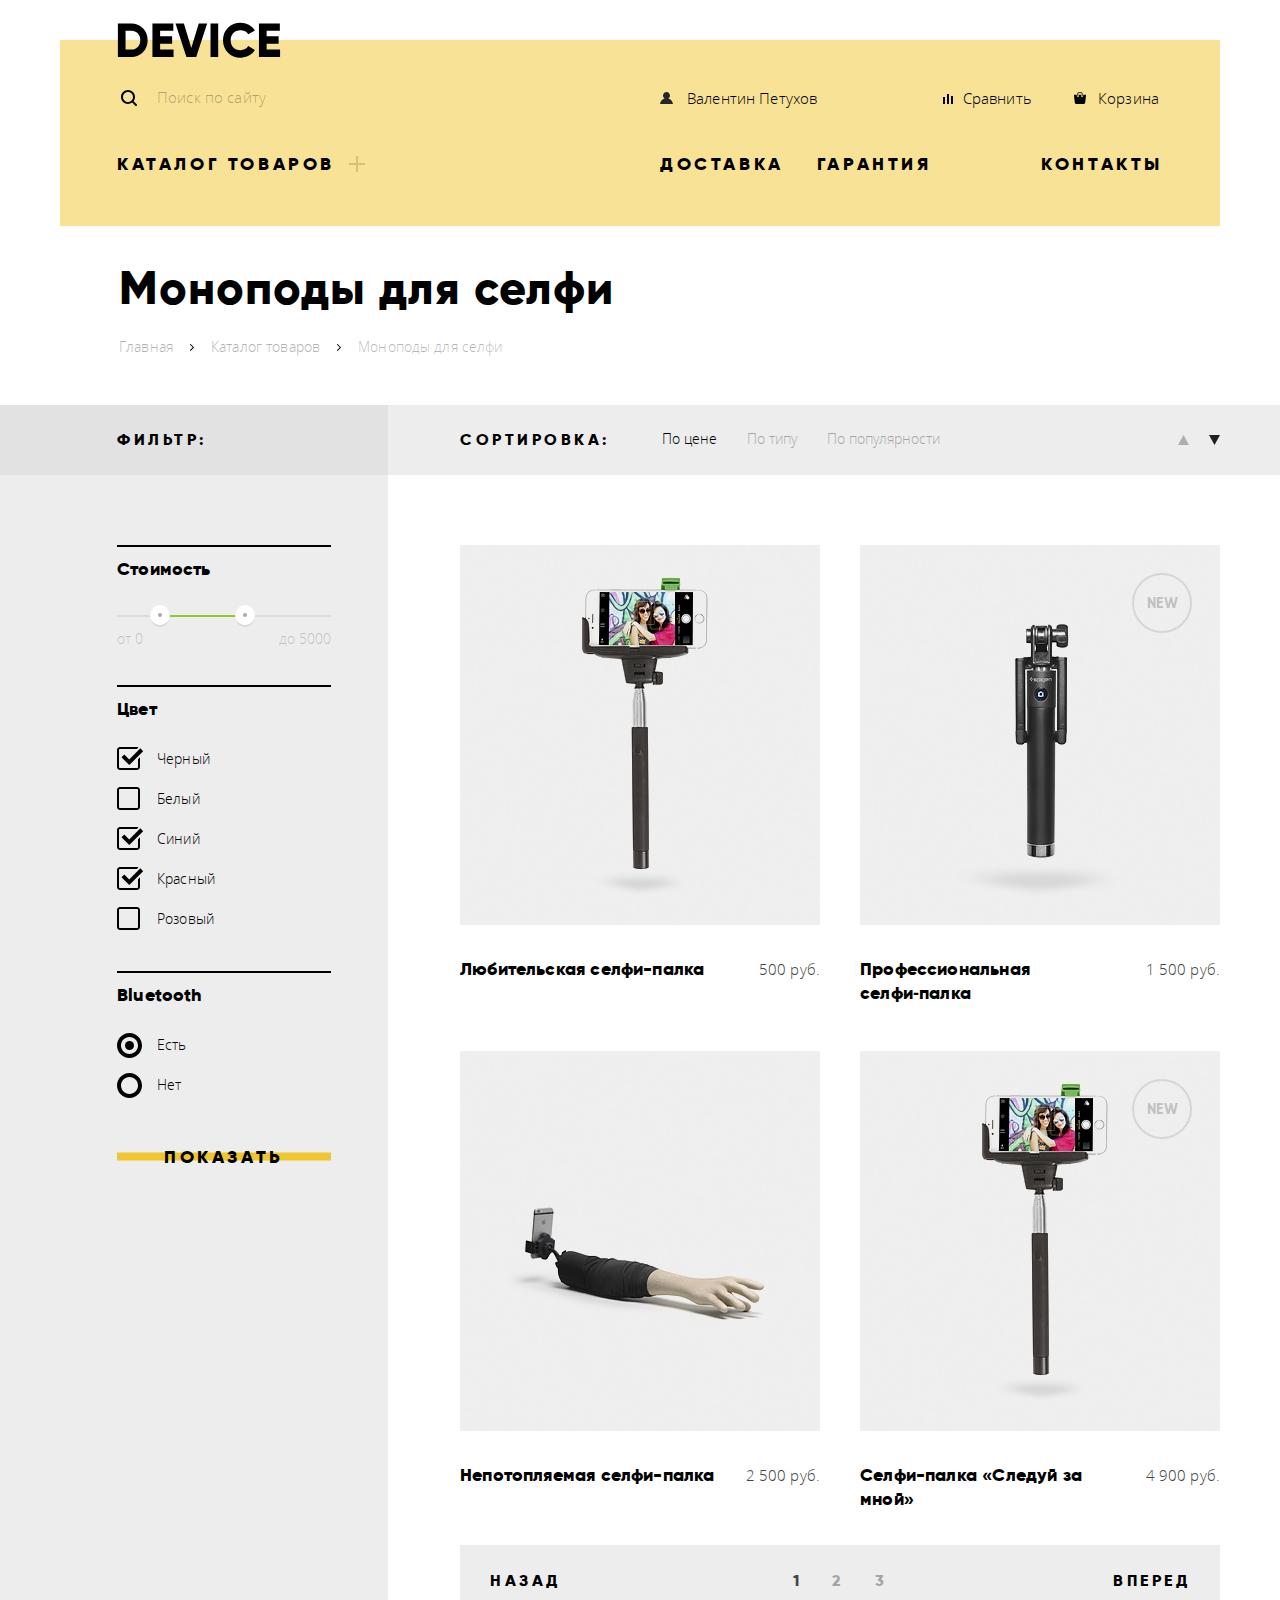
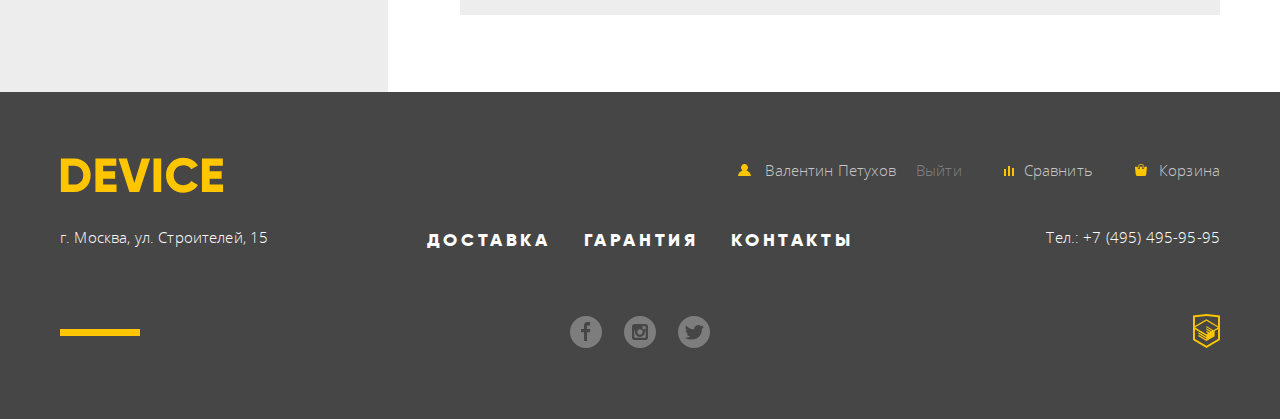
==== commit a058627f: "make all pixel-perfect" ====
--- a/catalog.html
+++ b/catalog.html
@@ -11,7 +11,7 @@
       <div class="container">
         <nav class="page-navigation">
           <a class="device-logo" href="index.html">
-            <img src="img/logo.svg" width="164" height="36" alt="Логотип интернет-магазина &laquo;Девайс&raquo;" class="solution">
+            <img src="img/logo.svg" width="164" height="36" alt="Логотип интернет-магазина &laquo;Девайс&raquo;">
           </a>
 
           <ul class="user-navigation">
@@ -28,7 +28,7 @@
             <li class="authorization">
               <!-- авторизация -->
               <a class="disabled login-link" href="">Войти</a>
-              <a class="user-profile-link" href="">Валенитин Петухов</a>
+              <a class="user-profile-link" href="">Валентин Петухов</a>
               <a class="logout-link disabled" href="">Выйти</a>
             </li>
             <!-- Покупки -->
@@ -72,9 +72,9 @@
                 </li>
               </ul>
             </li>
-            <li><a href="">Доставка</a></li>
-            <li><a href="">Гарантия</a></li>
-            <li><a href="">Контакты</a></li>
+            <li><a href="index.html">Доставка</a></li>
+            <li><a href="index.html">Гарантия</a></li>
+            <li><a href="index.html">Контакты</a></li>
           </ul>
         </nav>
       </div>
@@ -111,7 +111,7 @@
         <div class="container">
           <div class="catalog-filters">
             <h2>
-              Фильтры
+              Фильтр:
             </h2>
             <form class="form-catalog-filters" action="https://echo.htmlacademy.ru" method="get">
 
@@ -132,8 +132,8 @@
                   </div>
 
                   <div class="visually-hidden price-controls">
-                    <label class="min-price">от <input name="min-price" type="text" size="" value="0"></label>
-                    <label class="max-price">до <input name="max-price" type="text" size="" value="5000"></label>
+                    <label class="min-price">от <input name="min-price" type="text" value="0"></label>
+                    <label class="max-price">до <input name="max-price" type="text" value="5000"></label>
                   </div>
 
                 </div>
@@ -264,13 +264,13 @@
               <li class="goods-list-item">
                 <div class="goods-list-item-text">
                   <h4 class="goods-list-item-name">
-                    <a href="">Профессиональная селфи-палка</a>
+                    <a href="">Профессиональная селфи&#8209;палка</a>
                   </h4>
                   <p class="goods-list-item-price">
                     1 500 руб.
                   </p>
                 </div>
-                <div class="goods-list-item-image-box" href="">
+                <div class="goods-list-item-image-box">
                   <p class="goods-list-item-new">
                     Новинка
                   </p>
@@ -295,7 +295,7 @@
                     2 500 руб.
                   </p>
                 </div>
-                <div class="goods-list-item-image-box" href="">
+                <div class="goods-list-item-image-box">
                   <img src="img/item-4.jpg" width="360" height="380" alt="Фото товара непотопляемая селфи-палка">
                   <ul class="goods-list-item-buttons-box">
                     <li>
@@ -317,7 +317,7 @@
                     4 900 руб.
                   </p>
                 </div>
-                <div class="goods-list-item-image-box new-item" href="">
+                <div class="goods-list-item-image-box new-item">
                   <img src="img/item-1.jpg" width="360" height="380" alt="Фото товара cелфи-палка Следуй за мной">
                   <ul class="goods-list-item-buttons-box">
                     <li>
@@ -363,16 +363,16 @@
     <footer class="page-footer">
       <div class="container">
         <div class="user-navigation-container">
-          <a class="device-logo" href="">
-            <img src="img/logo-yellow.svg" width="164" height="36" alt="Логотип интернет-магазина &laquo;Девайс&raquo;" class="solution">
+          <a class="device-logo device-logo-footer" href="index.html">
+            <img src="img/logo-yellow.svg" width="164" height="36" alt="Логотип интернет-магазина &laquo;Девайс&raquo;">
           </a>
 
           <ul class="user-navigation user-navigation-footer">
             <li>
               <!-- авторизация -->
               <a class="disabled login-link" href="">Войти</a>
-              <a class="user-profile-link" href="">Валенитин Петухов</a>
-              <a class="logout-link disabled" href="">Выйти</a>
+              <a class="user-profile-link" href="">Валентин Петухов</a>
+              <a class="logout-link" href="">Выйти</a>
             </li>
             <!-- Покупки -->
             <li>
@@ -390,9 +390,9 @@
 
         <div class="site-navigation-container">
           <ul class="site-navigation site-navigation-footer">
-            <li><a href="">Доставка</a></li>
-            <li><a href="">Гарантия</a></li>
-            <li><a href="">Контакты</a></li>
+            <li><a href="index.html">Доставка</a></li>
+            <li><a href="index.html">Гарантия</a></li>
+            <li><a href="index.html">Контакты</a></li>
           </ul>
 
           <div class="footer-contacts footer-contacts-address">
--- a/css/style.css
+++ b/css/style.css
@@ -2,34 +2,34 @@
 /* --- --- --- --- add fonts --- --- --- --- */
 
 @font-face {
-  font-family: 'Gilroy';
+  font-family: "Gilroy";
   src:
-    url('../fonts/gilroylight.woff') format('woff'),
-    url('../fonts/gilroylight.woff2') format('woff2');
+    url("../fonts/gilroylight.woff") format("woff"),
+    url("../fonts/gilroylight.woff2") format("woff2");
   font-weight: normal;
 }
 
 @font-face {
-  font-family: 'Gilroy';
+  font-family: "Gilroy";
   src:
-    url('../fonts/gilroyextrabold.woff') format('woff'),
-    url('../fonts/gilroyextrabold.woff2') format('woff2');
+    url("../fonts/gilroyextrabold.woff") format("woff"),
+    url("../fonts/gilroyextrabold.woff2") format("woff2");
   font-weight: bold;
 }
 
 @font-face {
-  font-family: 'Open Sans';
+  font-family: "Open Sans";
   src:
-    url('../fonts/opensans.woff') format('woff'),
-    url('../fonts/opensans.woff2') format('woff2');
+    url("../fonts/opensans.woff") format("woff"),
+    url("../fonts/opensans.woff2") format("woff2");
   font-weight: normal;
 }
 
 @font-face {
-  font-family: 'Open Sans light';
+  font-family: "Open Sans light";
   src:
-    url('../fonts/opensanslight.woff') format('woff'),
-    url('../fonts/opensanslight.woff2') format('woff2');
+    url("../fonts/opensanslight.woff") format("woff"),
+    url("../fonts/opensanslight.woff2") format("woff2");
   font-weight: normal;
 }
 
@@ -454,7 +454,7 @@
   flex-wrap: wrap;
   justify-content: space-between;
 
-  margin: 40px 0 0 0;
+  margin: 30px 0 0 0;
 
 }
 
@@ -467,7 +467,7 @@
   line-height: 24px;
   letter-spacing: 3.6px;
 
-  margin-right: 42px;
+  margin-right: 33px;
 }
 
 .site-navigation > li:last-child {
@@ -504,7 +504,7 @@
 
   position: absolute;
   top: 3px;
-  right: 8px;
+  right: 0px;
 
   width: 16px;
   height: 16px;
@@ -665,6 +665,8 @@
   padding: 44px 0 0 0;
 }
 
+
+
 .slider-advertisement-advertising-message::before {
   content: "";
 
@@ -678,6 +680,18 @@
 
 
   background: #ffffff;
+}
+
+.slider-advertisement-item-1 .slider-advertisement-text {
+  max-width: 490px;
+}
+
+.slider-advertisement-item-2 .slider-advertisement-text {
+  max-width: 450px;
+}
+
+.slider-advertisement-item-3 .slider-advertisement-text {
+  max-width: 460px;
 }
 
 .slider-advertisement-button {
@@ -809,7 +823,7 @@
 .popular-categories-list {
   list-style: none;
   padding: 0 0 0 0;
-  margin: 86px 0 0 0;
+  margin: 94px 0 0 0;
 
   display: flex;
   flex-wrap: wrap;
@@ -819,7 +833,7 @@
   width: 160px;
   background: linear-gradient(180deg, rgba(240,197,46,0.5) 160px, rgba(255,255,255,0) 160px);
 
-  margin: 0 40px 60px 0;
+  margin: 0 40px 66px 0;
 }
 
 .popular-categories-item:nth-child(6n) {
@@ -899,15 +913,15 @@
 .slider-services-controls {
   flex-shrink: 0;
   list-style: none;
-  padding: 82px 0 41px 0;
+  padding: 82px 0 46px 0;
 
   border-right: 7px solid black;
   margin: 15px 0 70px;
 }
 
 .slider-services-controls li {
-  margin: 0 0 27px 0;
-  width: 278px;
+  margin: 0 0 25px 0;
+  width: 277px;
 }
 
 /* --- --- --- --- services buttons --- --- --- --- */
@@ -1027,7 +1041,9 @@
   background-position: 651px 18px;
 }
 
-
+.slider-services-item p {
+  max-width: 435px;
+}
 
 /* --- --- --- --- brands --- --- --- --- */
 
@@ -1036,7 +1052,7 @@
 .brands-list {
   list-style: none;
   padding: 0 0 0 0;
-  margin: 94px 0;
+  margin: 94px 0 91px 0;
   display: flex;
   flex-wrap: wrap;
   justify-content: space-between;
@@ -1053,35 +1069,35 @@
 }
 
 .brand-1 {
-  background-image: url('../img/logo-1.png');
+  background-image: url("../img/logo-1.png");
 }
 
 .brand-1:hover {
-  background-image: url('../img/logo-1-hover.png');
+  background-image: url("../img/logo-1-hover.png");
 }
 
 .brand-2 {
-  background-image: url('../img/logo-2.png');
+  background-image: url("../img/logo-2.png");
 }
 
 .brand-2:hover {
-  background-image: url('../img/logo-2-hover.png');
+  background-image: url("../img/logo-2-hover.png");
 }
 
 .brand-3 {
-  background-image: url('../img/logo-3.png');
+  background-image: url("../img/logo-3.png");
 }
 
 .brand-3:hover {
-  background-image: url('../img/logo-3-hover.png');
+  background-image: url("../img/logo-3-hover.png");
 }
 
 .brand-4 {
-  background-image: url('../img/logo-4.png');
+  background-image: url("../img/logo-4.png");
 }
 
 .brand-4:hover {
-  background-image: url('../img/logo-4-hover.png');
+  background-image: url("../img/logo-4-hover.png");
 }
 
 /* --- --- --- --- info-blocks --- --- --- --- */
@@ -1090,7 +1106,7 @@
   display: flex;
   justify-content: space-between;
 
-  margin-bottom: 50px;
+  margin-bottom: 52px;
 }
 
 .info-blocks-item {
@@ -1098,13 +1114,18 @@
 }
 
 .info-blocks-item p {
-  margin: 32px 0;
-}
+  margin: 30px 0;
+}
+
+.info-blocks-item.about-us p {
+  max-width: 486px;
+}
+
 
 .info-blocks-list {
   list-style: none;
   padding: 0 0 0 36px;
-  margin: 64px 0;
+  margin: 66px 0 55px 0;
 
   font-family: "Gilroy", Arial, sans-serif;
   font-weight: bold;
@@ -1145,11 +1166,8 @@
 
 }
 
-.contacts .button-animated {
-  /*
-    bad one place
-  */
-  margin-top: 45px;
+.contacts-map-container {
+  margin: 39px 0 61px 0;
 }
 
 /* --- --- --- --- catalog-headings --- --- --- --- */
@@ -1166,7 +1184,7 @@
   letter-spacing: 1px;
   color: #000000;
 
-  margin: 38px 0 24px 0;
+  margin: 38px 0 23px 0;
 }
 
 .catalog-headings-breadcrumbs {
@@ -1380,7 +1398,9 @@
   color: rgba(0,0,0,0.2);
 }
 
-.value-min {}
+.value-min {
+
+}
 
 .value-max {
   text-align: right;
@@ -1498,16 +1518,16 @@
   /*
     do we need this??
 
-    .form-catalog-filters .button-animated{
+    .form-catalog-filters .button-animated {
       padding: 7px 40px 8px 40px;
     }
 
-    .form-catalog-filters .button-animated:active:hover{
+    .form-catalog-filters .button-animated:active:hover {
       padding: 6px 41px 9px 39px;
     }
   */
 
-  .form-catalog-filters .button-animated:active:hover{
+  .form-catalog-filters .button-animated:active:hover {
     padding: 7px 41px 8px 39px;
   }
 }
@@ -1529,7 +1549,6 @@
 }
 
 /* --- --- --- --- catalog-sort --- --- --- --- */
-
 
 .catalog-sort {
   display: flex;
@@ -1546,7 +1565,7 @@
   letter-spacing: 3.5px;
   color: #000000;
 
-  margin: 23px 40px 23px 0;
+  margin: 23px 52px 23px 0;
   padding: 0 0 0 0;
 }
 
@@ -1563,7 +1582,7 @@
 }
 
 .catalog-sort-list li {
-  margin: 19px 30px 21px 0;
+  margin: 18px 30px 22px 0;
 }
 
 .catalog-sort-list button {
@@ -1604,7 +1623,7 @@
   .catalog-sort-list-type button {
     padding-right: 2px;
   }
-  .catalog-sort-list-type button:active:hover{
+  .catalog-sort-list-type button:active:hover {
     position: relative;
     top: -1px;
     left: -1px;
@@ -1693,6 +1712,10 @@
   align-content: flex-start;
 
   margin-bottom: 14px;
+}
+
+.goods-list-item:nth-last-child(1), .goods-list-item:nth-last-child(2) {
+  margin-bottom: 2px;
 }
 
 .goods-list-item-image-box {
@@ -1804,9 +1827,6 @@
 
 /* --- --- --- --- goods-list-item-buttons-box --- --- --- --- */
 
-
-
-
 .goods-list-item-buttons-box {
   list-style: none;
 
@@ -1870,7 +1890,7 @@
 .goods-pages {
 
   padding: 0 0 0 0;
-  margin: 0 0 70px 0;
+  margin: 0 0 77px 0;
   margin-top: auto;
 
   display: flex;
@@ -1880,6 +1900,8 @@
 }
 
 .goods-pages .goods-pages-button {
+  width: 140px;
+
   text-transform: uppercase;
 
   font-family: "Gilroy", Arial, sans-serif;
@@ -1888,7 +1910,7 @@
   line-height: 24px;
   letter-spacing: 3.5px;
 
-  padding: 23px 30px;
+  padding: 24px 30px 22px;
 
   margin: 0;
 
@@ -1896,6 +1918,10 @@
   opacity: 1;
 
   color: rgba(0,0,0,1);
+}
+
+.goods-pages .goods-pages-button:last-child {
+  text-align: right;
 }
 
 .goods-pages .goods-pages-button:hover {
@@ -1931,7 +1957,7 @@
 
   padding: 0 15px;
 
-  margin: 23px 0;
+  margin: 24px 0 22px;
 }
 
 .goods-pages-list a {
@@ -1961,13 +1987,19 @@
   flex-wrap: wrap;
 }
 
-.page-footer .device-logo {
-  flex-grow: 1;
+.page-footer .device-logo-footer {
+  margin-right: auto;
+}
+
+.device-logo-footer img {
+  margin-bottom: -20px;
 }
 
 .user-navigation.user-navigation-footer {
   justify-content: flex-end;
   align-items: center;
+
+  margin: 3px 0 0 0;
 }
 
 /* --- --- --- --- user-navigation footer links --- --- --- --- */
@@ -1997,7 +2029,6 @@
 
 .user-navigation.user-navigation-footer .logout-link {
   color: rgba(255,255,255,1);
-  opacity: 1;
 }
 
 .user-navigation.user-navigation-footer .login-link:hover,
@@ -2020,7 +2051,7 @@
 .user-navigation.user-navigation-footer .user-profile-link:active,
 .user-navigation.user-navigation-footer .logout-link:active,
 .user-navigation.user-navigation-footer .compare-link:active,
-.user-navigation.user-navigation-footer .cart-link:active{
+.user-navigation.user-navigation-footer .cart-link:active {
   color: rgba(255,255,255,0.3);
   opacity: 1;
 }
@@ -2040,7 +2071,7 @@
   align-items: center;
   justify-content: space-between;
 
-  margin: 38px 0;
+  margin: 37px 0 52px 0;
 }
 
 .footer-contacts {
@@ -2061,7 +2092,7 @@
 }
 
 .site-navigation.site-navigation-footer {
-  margin-top: 2px;
+  margin-top: 5px;
   order: 0;
   padding-left: 42px;
 }
@@ -2105,7 +2136,7 @@
 
 .social-links-list {
   list-style: none;
-  padding: 0 0 0 46px;
+  padding: 0 0 0 36px;
   margin: 0 0 0 0;
 
   display: flex;
@@ -2117,7 +2148,7 @@
 }
 
 .social-link {
-  margin: 10px;
+  margin: 10px 11px;
   display: block;
   height: 32px;
   width: 32px;
@@ -2149,6 +2180,7 @@
   width: 27px;
   height: 35px;
   margin: 10px;
+  margin-right: 0;
 }
 
 .html-academy-logo:hover {
@@ -2357,16 +2389,16 @@
   /*
     do we need this??
 
-    .popup .button-animated{
+    .popup .button-animated {
       padding: 7px 40px 8px 40px;
     }
 
-    .popup .button-animated:active:hover{
+    .popup .button-animated:active:hover {
       padding: 6px 41px 9px 39px;
     }
   */
 
-  .popup .button-animated:active:hover{
+  .popup .button-animated:active:hover {
     padding: 7px 41px 8px 39px;
   }
 }
@@ -2412,6 +2444,10 @@
   height: 1px !important;
   width: 1px !important;
   overflow: hidden;
+
+  /*
+  !important используется в данных правилах для предотвращения нежелательнх результаов в случае дальнейшего использования сайта, наполнения непредусмотренным контентом или верстки другими разработчиками.
+   */
 }
 
 .disabled {
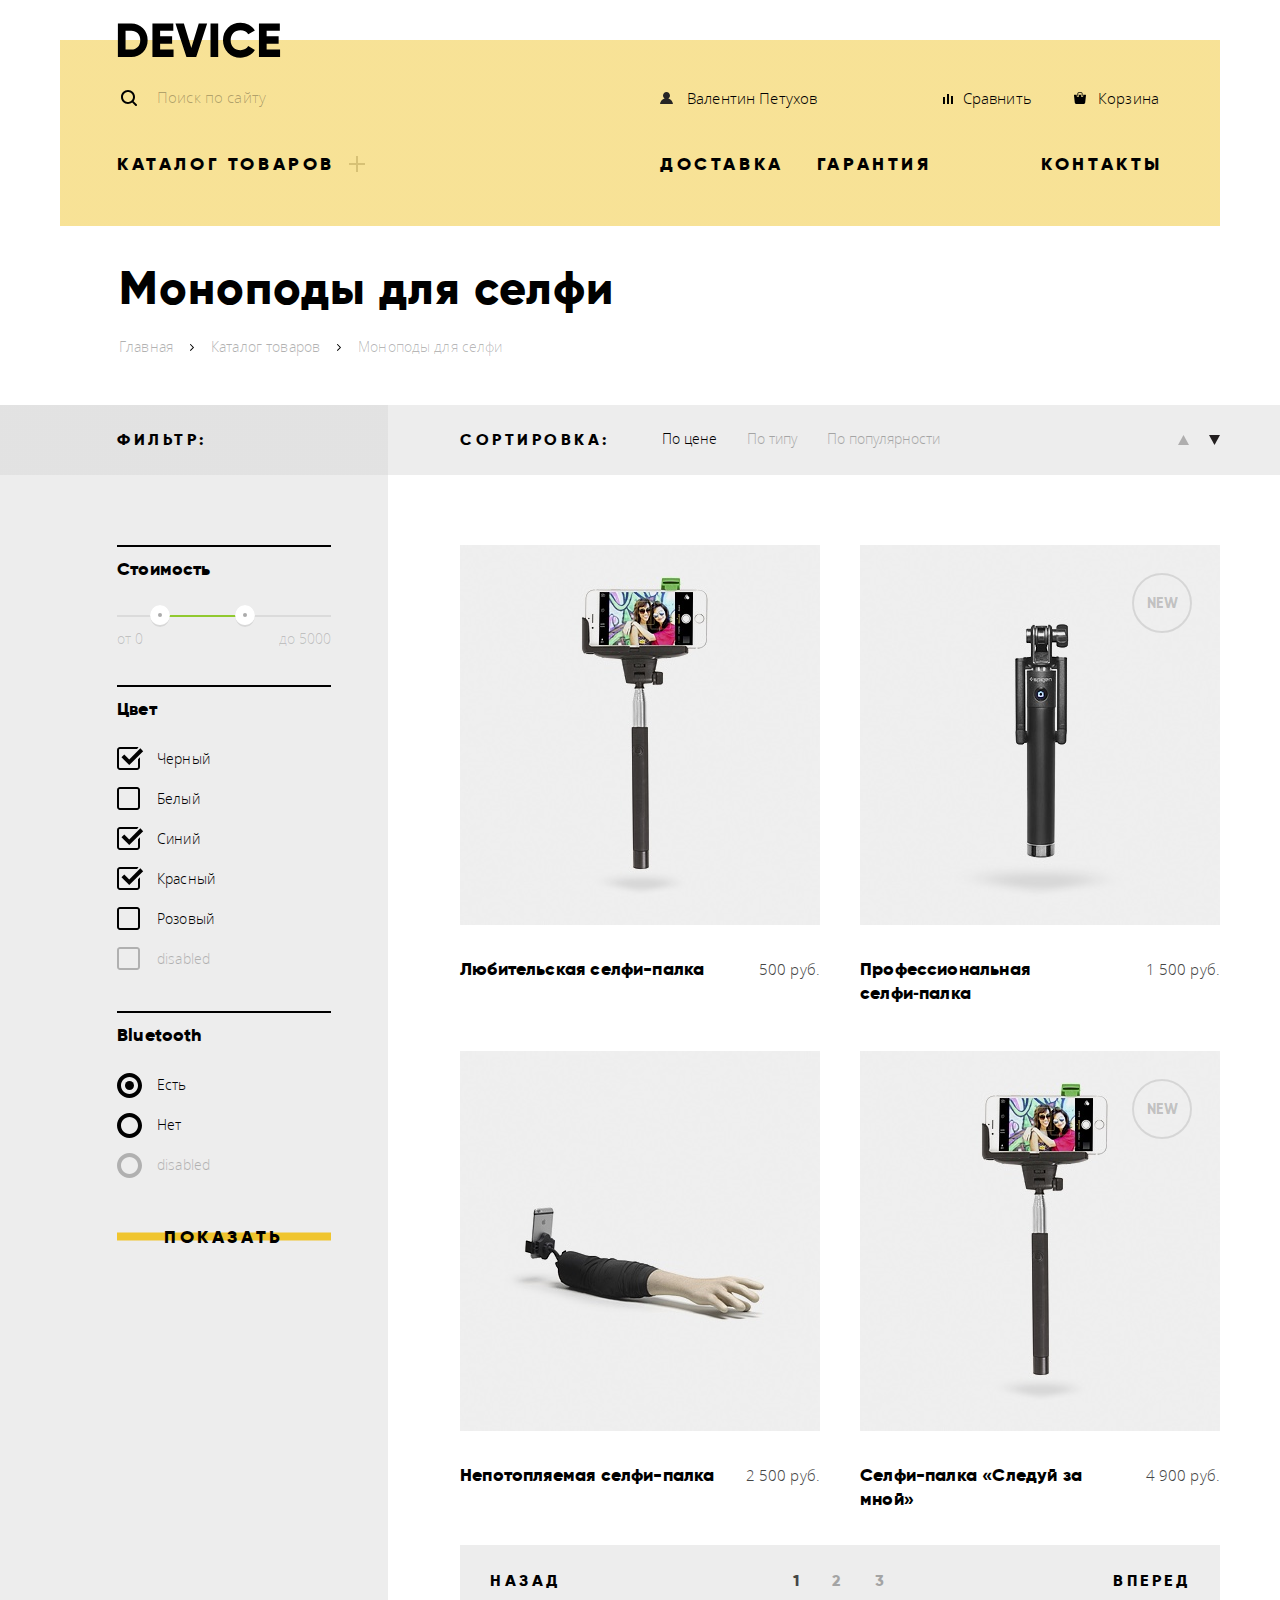
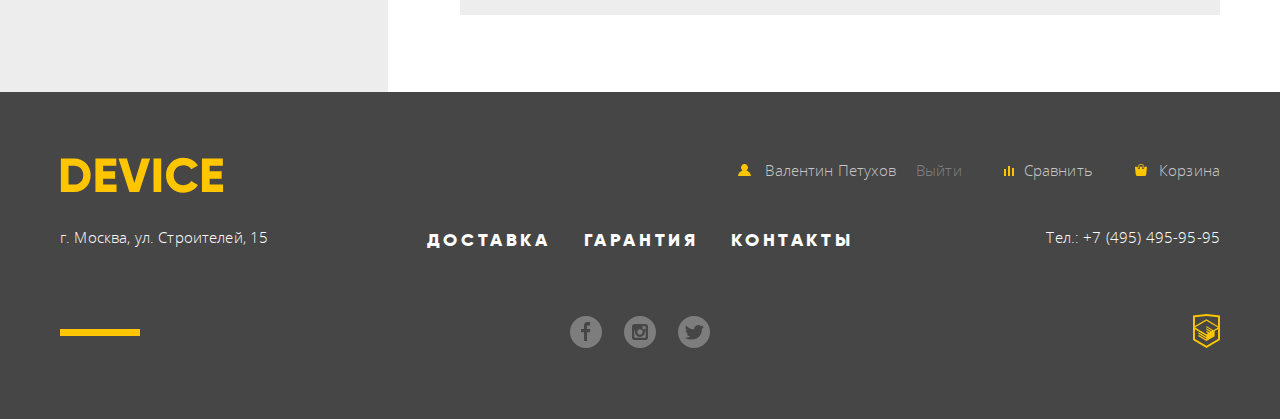
==== commit 479f7d27: "add radio and checkbox hover, active and disable styles" ====
--- a/catalog.html
+++ b/catalog.html
@@ -172,6 +172,12 @@
                       Розовый
                     </label>
                   </li>
+                  <li>
+                    <input class="visually-hidden" type="checkbox" name="color-pink" id="form-catalog-filters-color-disabled" disabled>
+                    <label for="form-catalog-filters-color-disabled">
+                      disabled
+                    </label>
+                  </li>
                 </ul>
               </fieldset>
 
@@ -189,6 +195,12 @@
                     <input class="visually-hidden" type="radio" name="bluetooth" value="have-not" id="form-catalog-filters-bluetooth-have-not">
                     <label for="form-catalog-filters-bluetooth-have-not">
                       Нет
+                    </label>
+                  </li>
+                  <li>
+                    <input class="visually-hidden" type="radio" name="bluetooth" value="have-not" id="form-catalog-filters-bluetooth-disabled" disabled>
+                    <label for="form-catalog-filters-bluetooth-disabled">
+                      disabled
                     </label>
                   </li>
                 </ul>
--- a/css/style.css
+++ b/css/style.css
@@ -140,6 +140,7 @@
 
 a.button-animated {
   display: inline-block;
+  vertical-align: baseline;
 
   opacity: 1;
 
@@ -238,6 +239,7 @@
 
 .search-form {
   display: inline-block;
+  vertical-align: baseline;
   position: relative;
   font-size: 0;
 
@@ -262,6 +264,7 @@
 
 .search-input {
   display: inline-block;
+  vertical-align: baseline;
   height: 49px;
 
   font-family: "Open Sans light", Arial, sans-serif;
@@ -335,6 +338,7 @@
 
 .search-input:focus ~ .search-button {
   display: inline-block;
+  vertical-align: baseline;
 }
 
 /* --- --- --- --- user-navigation authorization --- --- --- --- */
@@ -929,7 +933,8 @@
 .slider-services-controls-item {
   display: block;
   width: 160px;
-  padding: 8px 0 7px;
+  padding: 8px 0 7px 0;
+  margin-right: 117px;
   color: #000000;
 
   cursor: pointer;
@@ -954,10 +959,13 @@
 }
 
 .slider-services-controls-item:active {
-  background-color: rgba(240,197,46,1);
-  color: rgba(0,0,0,0.3);
-}
-
+  color: rgba(247,225,132,1);
+  background: #000000;
+  width: 277px;
+  margin-right: 0;
+  text-align: center;
+  padding-right: 117px;
+}
 
 /* --- --- --- --- services mechanics--- --- --- --- */
 
@@ -1315,12 +1323,6 @@
   border-top: 2px solid #000000;
 }
 
-/*
-.form-catalog-filters-group:first-child legend {
-  margin-top: 70px;
-}
-*/
-
 .form-catalog-filters-group-list {
   list-style: none;
   padding: 0 0 0 0;
@@ -1438,9 +1440,30 @@
   background-image: url("../img/checkbox-on.svg");
 }
 
-/*
-.checkbox:checked ~ .slider-services-controls li:nth-child(1) .slider-services-controls-item
- */
+.form-catalog-filters input[type=checkbox]:not([disabled]) ~ label:hover {
+  position: relative;
+
+  padding-left: 40px;
+  cursor: pointer;
+
+  opacity: 0.6;
+}
+
+.form-catalog-filters input[type=checkbox]:not([disabled]) ~ label:active {
+  opacity: 1;
+}
+
+.form-catalog-filters input[type=checkbox]:not([disabled]) ~ label:active::before {
+  background-image: url("../img/checkbox-on.svg");
+}
+
+.form-catalog-filters input[type=checkbox]:not([disabled]):checked ~ label:active::before {
+  background-image: url("../img/checkbox-off.svg");
+}
+
+.form-catalog-filters input[type=checkbox]:disabled ~ label {
+  opacity: 0.25;
+}
 
 /* --- --- --- --- form-catalog-filters radio --- --- --- --- */
 
@@ -1471,6 +1494,33 @@
 
 .form-catalog-filters input[type=radio]:checked ~ label::before {
   background-image: url("../img/radio-on.svg");
+}
+
+
+
+.form-catalog-filters input[type=radio]:not([disabled]) ~ label:hover {
+  position: relative;
+
+  padding-left: 40px;
+  cursor: pointer;
+
+  opacity: 0.6;
+}
+
+.form-catalog-filters input[type=radio]:not([disabled]) ~ label:active {
+  opacity: 1;
+}
+
+.form-catalog-filters input[type=radio]:not([disabled]) ~ label:active::before {
+  background-image: url("../img/radio-on.svg");
+}
+
+.form-catalog-filters input[type=radio]:not([disabled]):checked ~ label:active::before {
+  background-image: url("../img/radio-off.svg");
+}
+
+.form-catalog-filters input[type=radio]:disabled ~ label {
+  opacity: 0.25;
 }
 
 /* --- --- --- --- form-catalog-filters button --- --- --- --- */
@@ -1640,6 +1690,7 @@
 
 .catalog-sort-list-order .direct-order {
   display: inline-block;
+  vertical-align: baseline;
   position: relative;
 
   width: 11px;
@@ -1666,6 +1717,7 @@
 
 .catalog-sort-list-order .reverse-order {
   display: inline-block;
+  vertical-align: baseline;
   position: relative;
 
   width: 11px;
@@ -2349,6 +2401,7 @@
 
 .popup .button-animated {
   display: inline-block;
+  vertical-align: baseline;
   cursor: pointer;
 
   opacity: 1;
@@ -2436,8 +2489,19 @@
 /* --- --- --- --- other --- --- --- --- */
 
 .visually-hidden {
+  position: absolute;
+  clip: rect(1px 1px 1px 1px); /* IE6, IE7 */
+  clip: rect(1px, 1px, 1px, 1px);
+  padding:0;
+  border:0;
+  height: 1px;
+  width: 1px;
+  overflow: hidden;
+  margin: -1px;
+
+  /*
   position: absolute !important;
-  clip: rect(1px 1px 1px 1px); /* IE6, IE7 */
+  clip: rect(1px 1px 1px 1px); IE6, IE7
   clip: rect(1px, 1px, 1px, 1px);
   padding:0 !important;
   border:0 !important;
@@ -2445,8 +2509,7 @@
   width: 1px !important;
   overflow: hidden;
 
-  /*
-  !important используется в данных правилах для предотвращения нежелательнх результаов в случае дальнейшего использования сайта, наполнения непредусмотренным контентом или верстки другими разработчиками.
+  !important был оставлен в данных правилах для предотвращения нежелательнх результаов в случае дальнейшего использования сайта, наполнения непредусмотренным контентом или верстки другими разработчиками (гипотетически).
    */
 }
 
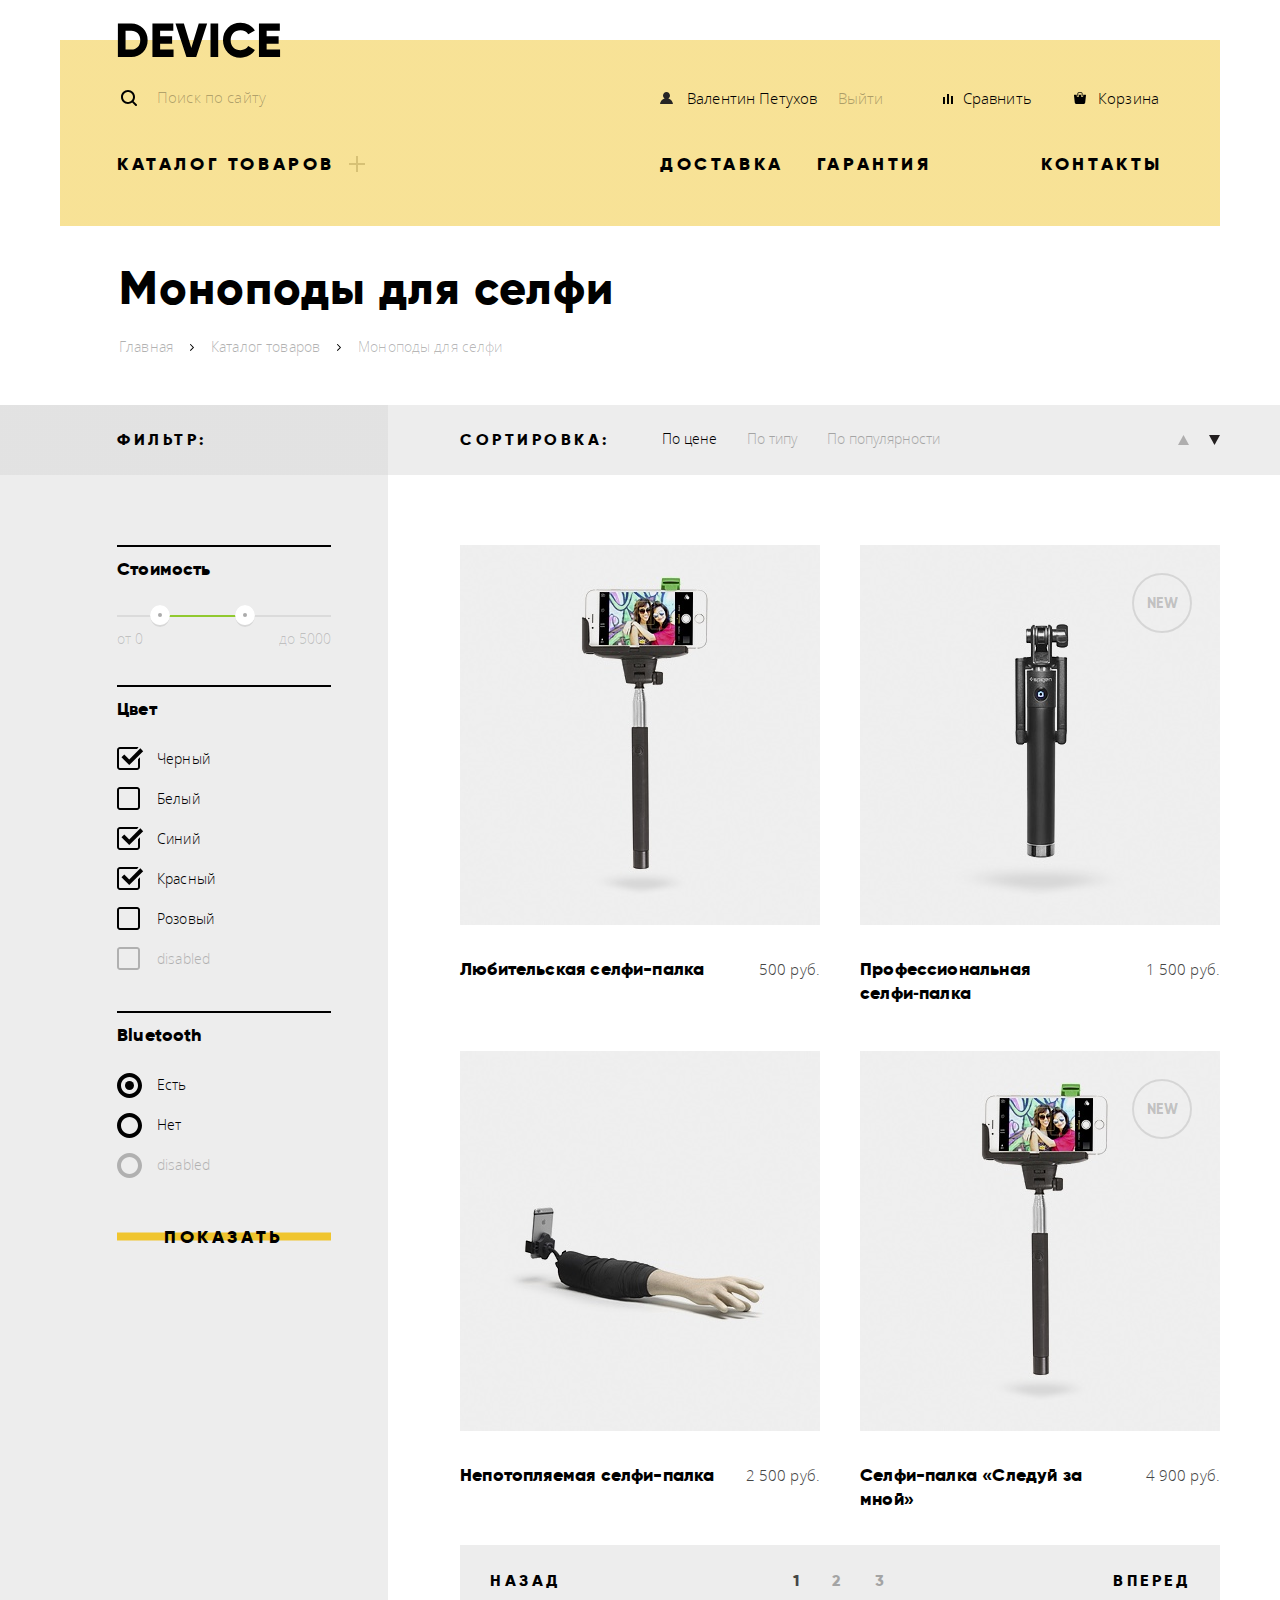
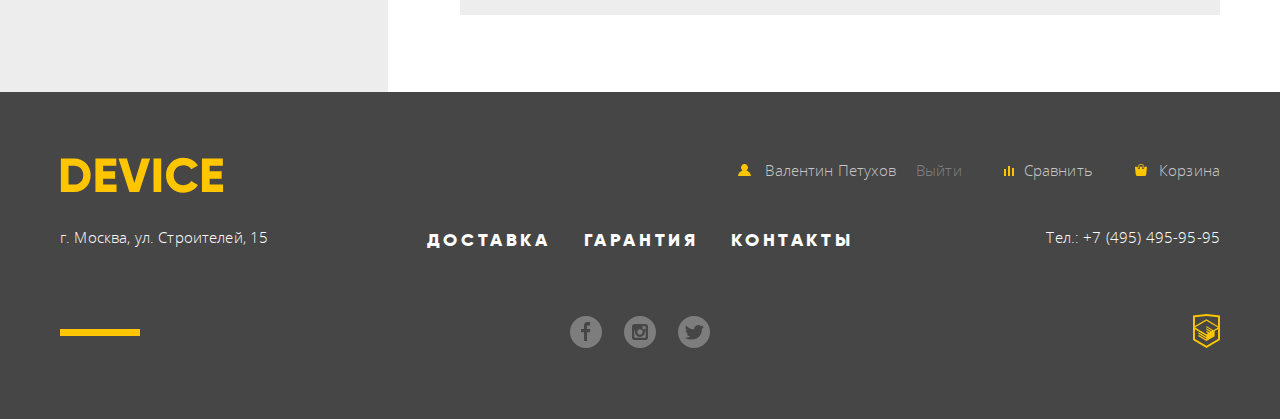
==== commit e490483a: "bring back logout button in catalog page" ====
--- a/catalog.html
+++ b/catalog.html
@@ -4,7 +4,7 @@
     <meta charset="utf-8">
     <title>Девайс Каталог</title>
     <link href="https://fonts.googleapis.com/css?family=PT+Sans+Narrow:400,700&display=swap&subset=cyrillic" rel="stylesheet">
-    <link href="css/style.css" rel="stylesheet">
+    <link href="css/style-minified.css" rel="stylesheet">
   </head>
   <body class="main-theme">
     <header class="page-header">
@@ -29,7 +29,7 @@
               <!-- авторизация -->
               <a class="disabled login-link" href="">Войти</a>
               <a class="user-profile-link" href="">Валентин Петухов</a>
-              <a class="logout-link disabled" href="">Выйти</a>
+              <a class="logout-link" href="">Выйти</a>
             </li>
             <!-- Покупки -->
             <li>
@@ -422,7 +422,7 @@
               Телефон
             </h2>
             <p>
-              Тел.: +7 (495) 495-95-95
+              <a href="tel:+74954959595">Тел.: +7 (495) 495-95-95</a>
             </p>
           </div>
         </div>
--- a/css/style-minified.css
+++ b/css/style-minified.css
@@ -0,0 +1 @@
+@font-face {font-family: "Gilroy";src: url("../fonts/gilroylight.woff") format("woff"), url("../fonts/gilroylight.woff2") format("woff2");font-weight: normal;}@font-face {font-family: "Gilroy";src: url("../fonts/gilroyextrabold.woff") format("woff"), url("../fonts/gilroyextrabold.woff2") format("woff2");font-weight: bold;}@font-face {font-family: "Open Sans";src: url("../fonts/opensans.woff") format("woff"), url("../fonts/opensans.woff2") format("woff2");font-weight: normal;}@font-face {font-family: "Open Sans light";src: url("../fonts/opensanslight.woff") format("woff"), url("../fonts/opensanslight.woff2") format("woff2");font-weight: normal;}html {box-sizing: border-box;}*, *::before, *::after {box-sizing: inherit;}img {max-width: 100% }a {text-decoration: none }body.main-theme {margin: 0;padding: 0;font-family: "Open Sans light", Arial, sans-serif;font-weight: 400;font-size: 15px;line-height: 30px;letter-spacing: 0.15px;color: #464646;background-color: #ffffff;min-width: 1160px;}.container {width: 1160px;margin: auto;}.main-theme h2 {font-family: "Gilroy", Arial, sans-serif;font-weight: bold;font-size: 47px;letter-spacing: 0.21px;line-height: 48px;color: #000000;}.main-theme .header-line {position: relative;margin: 0px 0 42px 0;padding: 54px 0 0 0;}.main-theme .header-line::before {content: "";display: block;width: 80px;height: 7px;position: absolute;top: 0;left: 0;background: #000000;}.main-theme a {text-decoration: none;color: #000000;}.main-theme a:hover {opacity: 0.6;}.main-theme a:active {opacity: 0.3;}.main-theme a:visited {color: #000000;}a.button-animated {display: inline-block;vertical-align: baseline;opacity: 1;font-family: "Gilroy", Arial, sans-serif;font-weight: bold;font-size: 18px;letter-spacing: 3.6px;line-height: 24px;text-transform: uppercase;text-align: center;background-color: transparent;background: linear-gradient(180deg, rgba(255,255,255,0) 15px, rgba(240,197,46,1) 16px, rgba(240,197,46,1) 23px, rgba(255,255,255,0) 24px);padding: 8px 40px 7px;}a.button-animated:hover {opacity: 1;background-color: rgba(240,197,46,1);}a.button-animated:active {opacity: 1;color: rgba(0,0,0,0.3);background-color: rgba(240,197,46,1);}.page-navigation {color: #000000;background-color: rgba(240, 197, 46, 0.5);background: linear-gradient(180deg, rgba(255,255,255,0) 40px, rgba(240,197,46,0.5) 40px);padding: 22px 57px 50px 57px;margin: 0 0 0 0;}.page-header .device-logo {position: relative;}.device-logo:hover {opacity: 0.6;}.device-logo:active {opacity: 0.3;}@media all and (-ms-high-contrast: none), (-ms-high-contrast: active) {.device-logo img:active {opacity: 0.3;}}.user-navigation {list-style: none;padding: 0 0 0 0;display: flex;flex-wrap: wrap;justify-content: space-between;align-items: center;margin: 6px 4px 6px 0;}.user-navigation > li {font-family: "Open Sans light", Arial, sans-serif;font-weight: normal;font-size: 15px;line-height: 30px;letter-spacing: 0.15px;margin-right: 42px;}.user-navigation > li:last-child {margin-right: 0px;}.user-navigation .search {min-width: 543px;margin-right: 0px;}.search-form {display: inline-block;vertical-align: baseline;position: relative;font-size: 0;}.search-form::before {content: "";position: absolute;top: 17px;left: 4px;width: 16px;height: 16px;background-image: url("../img/search.svg");background-repeat: no-repeat;background-position: 0 0;opacity: 1;}.search-input {display: inline-block;vertical-align: baseline;width: 210px;height: 49px;font-family: "Open Sans light", Arial, sans-serif;font-weight: normal;font-size: 15px;line-height: 30px;letter-spacing: 0.15px;border-radius: 0;border: none;background: transparent;padding: 9px 21px 10px 40px;margin: 0;}.search-button {display: none;vertical-align: baseline;cursor: pointer;font-family: "Open Sans light", Arial, sans-serif;font-weight: normal;font-size: 15px;line-height: 30px;letter-spacing: 0.15px;border-radius: 0;border: none;-webkit-box-shadow: inset 0px 0px 0px 2px rgba(0,0,0,1);-moz-box-shadow: inset 0px 0px 0px 2px rgba(0,0,0,1);box-shadow: inset 0px 0px 0px 2px rgba(0,0,0,1);background: transparent;padding: 9px 21px 10px 20px;margin: 0 0 0 146px;}.search-button:hover {display: inline-block;background: #000000;color: rgba(255,255,255,1);}.search-button:active {display: inline-block;background: #000000;color: rgba(255,255,255,0.3);}.search-input::placeholder {color: rgba(0,0,0,0.3);}.search-input:hover::placeholder {color: rgba(0,0,0,0.6);}.search-input:focus {width: 356px;-webkit-box-shadow: inset 1px -4px 0px -2px rgba(0,0,0,1);-moz-box-shadow: inset 1px -4px 0px -2px rgba(0,0,0,1);box-shadow: inset 1px -4px 0px -2px rgba(0,0,0,1);outline: none;}.search-input:focus ~ .search-button {margin-left: 0;display: inline-block;}.user-navigation .authorization {min-width: 280px;flex-grow: 1;margin-right: 0px;}.user-navigation .user-navigation-link {position: relative;}.user-navigation .login-link {position: relative;padding-left: 27px;}.login-link::before {content: "";position: absolute;top: 4px;left: 0px;width: 13px;height: 12px;background-image: url("../img/user.svg");background-repeat: no-repeat;background-position: 0 0;opacity: 1;}.user-navigation .user-profile-link {position: relative;padding-left: 27px;}.user-profile-link::before {content: "";position: absolute;top: 4px;left: 0px;width: 13px;height: 12px;background-image: url("../img/user.svg");background-repeat: no-repeat;background-position: 0 0;opacity: 1;}.logout-link {margin-left: 16px;opacity: 0.3;}.user-navigation .compare-link {padding-left: 20px;}.compare-link::before {content: "";position: absolute;top: 6px;left: 0px;width: 10px;height: 10px;background-image: url("../img/compare.svg");background-repeat: no-repeat;background-position: 0 0;opacity: 1;}.user-navigation .cart-link {padding-left: 24px;}.cart-link::before {content: "";position: absolute;top: 4px;left: 0px;width: 12px;height: 12px;background-image: url("../img/cart.svg");background-repeat: no-repeat;background-position: 0 0;opacity: 1;}.site-navigation {list-style: none;padding: 0 0 0 0;display: flex;flex-wrap: wrap;justify-content: space-between;margin: 30px 0 0 0;}.site-navigation > li {text-transform: uppercase;font-family: "Gilroy", Arial, sans-serif;font-weight: bold;font-size: 18px;line-height: 24px;letter-spacing: 3.6px;margin-right: 33px;}.site-navigation > li:last-child {margin-right: 0px;flex-grow: 1;text-align: right;}.site-navigation .site-navigation-catalog {position: relative;min-width: 250px;margin-right: 293px;}.site-navigation-catalog .catalog-navigation-header {display: inline;position: relative;font-size: inherit;font-weight: inherit;letter-spacing: inherit;line-height: inherit;margin: 0 0 0 0;}.catalog-navigation-header a {padding: 0 30px 0 0;}.catalog-navigation-header::after {content: "";z-index: -1;position: absolute;top: 3px;right: 0px;width: 16px;height: 16px;background-image: url("../img/plus.svg");background-repeat: no-repeat;background-position: 0 0;opacity: 1;}.catalog-navigation {display: none;z-index: 20;position: absolute;left: -57px;list-style: none;padding: 20px 440px 30px 57px;flex-wrap: wrap;width: 1160px;min-height: 164px;background: rgba(247,226,150,1);}.site-navigation-catalog:hover .catalog-navigation {display: flex;}.catalog-navigation li {text-transform: initial;font-family: "Open Sans light", Arial, sans-serif;font-weight: normal;font-size: 15px;line-height: 36px;letter-spacing: 0.15px;margin: 0;}@media all and (-ms-high-contrast: none), (-ms-high-contrast: active) {.catalog-navigation li {text-transform: lowercase;}.catalog-navigation li:first-letter {text-transform: capitalize;}}.catalog-navigation li:nth-child(3n+1) {width: 240px;padding-right: 40px;}.catalog-navigation li:nth-child(3n+2) {width: 200px;padding-right: 40px;}.catalog-navigation li:nth-child(3n) {width: 200px;padding-right: 40px;}.catalog-navigation li:nth-last-child(2) {margin-right: 200px }.catalog-navigation li:last-child {margin-right: 440px }.slider-advertisement .container {position: relative;}.slider-advertisement-list {list-style: none;padding: 0 0 0 0;margin: 0 0 0 0;background: transparent;background: linear-gradient(180deg, rgba(240,197,46,0.5) 114px, rgba(255,255,255,0) 114px);}.slider-advertisement-item {display: none;position: relative;}.slider-advertisement-item::before {display: block;position: absolute;top: -12px;right: 48px;background: transparent;font-family: "Gilroy", Arial, sans-serif;font-weight: bold;font-size: 179.2px;line-height: 179px;letter-spacing: 0.36px;color: #ffffff;}.slider-advertisement-image-container {flex-grow: 1;max-height: 499px;}.slider-advertisement-text-container {width: 560px;padding-right: 50px;}.slider-advertisement-advertising-message {position: relative;font-family: "Gilroy", Arial, sans-serif;font-weight: bold;font-size: 47px;line-height: 56px;letter-spacing: 0.47px;color: #000000;margin: 38px 0 18px 0;padding: 44px 0 0 0;}.slider-advertisement-advertising-message::before {content: "";display: block;width: 100px;height: 7px;position: absolute;top: 0;left: 0;background: #ffffff;}.slider-advertisement-item-1 .slider-advertisement-text {max-width: 490px;}.slider-advertisement-item-2 .slider-advertisement-text {max-width: 450px;}.slider-advertisement-item-3 .slider-advertisement-text {max-width: 460px;}.slider-advertisement-button {margin: 43px 0 50px 0;}.slider-advertisement-product-features {list-style: none;padding: 0 0 0 0;display: flex;flex-wrap: wrap;font-family: "Open Sans light", Arial, sans-serif;font-weight: normal;font-size: 13px;line-height: 20px;letter-spacing: 0.13px;color: #464646;}.slider-advertisement-product-features li {min-width: 162px;margin-bottom: 20px;}.slider-advertisement-item-1 .slider-advertisement-product-features li:nth-child(2) {min-width: 140px;margin-bottom: 20px;}.slider-advertisement-product-features .single-feature {display: block;margin: 0 0 8px 0;font-family: "Gilroy", Arial, sans-serif;font-weight: normal;font-size: 36px;line-height: 48px;letter-spacing: 0.36px;color: #000000;}.slider-advertisement-controls {position: absolute;right: 78px;bottom: 149px;display: flex;flex-wrap: wrap;max-width: 96px;z-index: 10;font-size: 0;background-color: transparent;}.slider-advertisement-controls-item {display: block;width: 12px;height: 12px;padding: 0;margin: 10px;border-radius: 50%;cursor: pointer;background-color: transparent;background-position: center center;background-repeat: no-repeat;background-image: url("../img/slider-button-empty.svg");}#slider-advertisement-item-1:checked ~ .slider-advertisement-controls .slider-advertisement-controls-item:nth-child(1), #slider-advertisement-item-2:checked ~ .slider-advertisement-controls .slider-advertisement-controls-item:nth-child(2), #slider-advertisement-item-3:checked ~ .slider-advertisement-controls .slider-advertisement-controls-item:nth-child(3) {background-image: url("../img/slider-button.svg");}#slider-advertisement-item-1:checked ~ .slider-advertisement-list .slider-advertisement-item:nth-child(1), #slider-advertisement-item-2:checked ~ .slider-advertisement-list .slider-advertisement-item:nth-child(2), #slider-advertisement-item-3:checked ~ .slider-advertisement-list .slider-advertisement-item:nth-child(3) {display: flex;}.slider-advertisement-item:nth-child(1)::before {content: "01";}.slider-advertisement-item:nth-child(1) .slider-advertisement-image {margin: 2px 0 0 90px;}.slider-advertisement-item:nth-child(2)::before {content: "02";}.slider-advertisement-item:nth-child(2) .slider-advertisement-image {margin: 14px 0 0 116px;}.slider-advertisement-item:nth-child(3)::before {content: "03";}.slider-advertisement-item:nth-child(3) .slider-advertisement-image {margin: 67px 0 0 31px;}.popular-categories {}.popular-categories-list {list-style: none;padding: 0 0 0 0;margin: 94px 0 0 0;display: flex;flex-wrap: wrap;}.popular-categories-item {width: 160px;background: linear-gradient(180deg, rgba(240,197,46,0.5) 160px, rgba(255,255,255,0) 160px);margin: 0 40px 66px 0;}.popular-categories-item:nth-child(6n) {margin-right: 0;}.popular-categories-item:hover {background: linear-gradient(180deg, rgba(240,197,46,1) 160px, rgba(255,255,255,0) 160px);}a.popular-categories-link, a.popular-categories-link:hover {opacity: 1;}a.popular-categories-link:active {opacity: 0.3;}a.popular-categories-link {display: block;padding: 192px 0 0 0;margin: 0 0 0 0;font-family: "Gilroy", Arial, sans-serif;font-weight: bold;font-size: 18px;line-height: 24px;letter-spacing: 0.18px;color: #000000;background-color: transparent;background-position: 50% top;background-repeat: no-repeat;}.popular-categories-link.popular-categories-category-1 {background-image: url("../img/popular-1.svg");background-position: 50% 52px;}.popular-categories-link.popular-categories-category-2 {background-image: url("../img/popular-2.svg");background-position: 50% 43px;}.popular-categories-link.popular-categories-category-3 {background-image: url("../img/popular-3.svg");background-position: 49px 38px;}.popular-categories-link.popular-categories-category-4 {background-image: url("../img/popular-4.svg");background-position: 50% 48px;}.popular-categories-link.popular-categories-category-5 {background-image: url("../img/popular-5.svg");background-position: 54px 32px;}.popular-categories-link.popular-categories-category-6 {background-image: url("../img/popular-6.svg");background-position: 50% 48px;}.slider-services {background: linear-gradient(180deg, rgba(255,255,255,0) 116px, rgba(229,229,229,1) 116px);min-height: 402px;}.slider-services-container {display: flex;}.slider-services-controls {flex-shrink: 0;list-style: none;padding: 82px 0 46px 0;border-right: 7px solid black;margin: 15px 0 70px;}.slider-services-controls li {margin: 0 0 25px 0;width: 277px;}.slider-services-controls-item {display: block;width: 160px;padding: 8px 0 7px 0;margin-right: 117px;color: #000000;cursor: pointer;font-family: "Gilroy", Arial, sans-serif;font-weight: bold;font-size: 18px;letter-spacing: 3.6px;line-height: 24px;text-transform: uppercase;text-align: center;background-color: transparent;background: linear-gradient(180deg, rgba(255,255,255,0) 15px, rgba(240,197,46,1) 16px, rgba(240,197,46,1) 23px, rgba(255,255,255,0) 24px);}.slider-services-controls-item:hover {background-color: rgba(240,197,46,1);}.slider-services-controls-item:active {color: rgba(247,225,132,1);background: #000000;width: 277px;margin-right: 0;text-align: center;padding-right: 117px;}#slider-services-item-1:checked ~ .slider-services-controls li:nth-child(1) {background: #000000;}#slider-services-item-1:checked ~ .slider-services-controls li:nth-child(1) .slider-services-controls-item {color: rgba(247,225,132,1);background: #000000;cursor: initial;}#slider-services-item-2:checked ~ .slider-services-controls li:nth-child(2) {background: #000000;}#slider-services-item-2:checked ~ .slider-services-controls li:nth-child(2) .slider-services-controls-item {color: rgba(247,225,132,1);background: #000000;cursor: initial;}#slider-services-item-3:checked ~ .slider-services-controls li:nth-child(3) {background: #000000;cursor: initial;}#slider-services-item-3:checked ~ .slider-services-controls li:nth-child(3) .slider-services-controls-item {color: rgba(247,225,132,1);background: #000000;}#slider-services-item-1:checked ~ .slider-services-list .slider-services-item:nth-child(1), #slider-services-item-2:checked ~ .slider-services-list .slider-services-item:nth-child(2), #slider-services-item-3:checked ~ .slider-services-list .slider-services-item:nth-child(3) {display: block;}.slider-services-list {list-style: none;padding: 44px 0;margin: 15px 0;}.slider-services-item {display: none;padding: 30px 300px 30px 118px;}.slider-services h3 {font-family: "Gilroy", Arial, sans-serif;font-weight: bold;font-size: 47px;letter-spacing: 0.21px;line-height: 48px;color: #000000;margin: 0 0 30px 0;}.slider-services-item {background-color: transparent;background-position: 660px 32px;background-repeat: no-repeat;}.slider-services-item:nth-child(1) {background-image: url("../img/delivery.svg");background-position: 677px 41px;}.slider-services-item:nth-child(2) {background-image: url("../img/warranty.svg");background-position: 659px 19px;}.slider-services-item:nth-child(3) {background-image: url("../img/credit.svg");background-position: 651px 18px;}.slider-services-item p {max-width: 435px;}.brands {}.brands-list {list-style: none;padding: 0 0 0 0;margin: 94px 0 91px 0;display: flex;flex-wrap: wrap;justify-content: space-between;}a.brand {display: block;width: 260px;height: 100px;}a.brand:hover {opacity: 1;}.brand-1 {background-image: url("../img/logo-1.png");}.brand-1:hover {background-image: url("../img/logo-1-hover.png");}.brand-2 {background-image: url("../img/logo-2.png");}.brand-2:hover {background-image: url("../img/logo-2-hover.png");}.brand-3 {background-image: url("../img/logo-3.png");}.brand-3:hover {background-image: url("../img/logo-3-hover.png");}.brand-4 {background-image: url("../img/logo-4.png");}.brand-4:hover {background-image: url("../img/logo-4-hover.png");}.info-blocks .container {display: flex;justify-content: space-between;margin-bottom: 52px;}.info-blocks-item {width: 560px;}.info-blocks-item p {margin: 30px 0;}.info-blocks-item.about-us p {max-width: 486px;}.info-blocks-list {list-style: none;padding: 0 0 0 36px;margin: 66px 0 55px 0;font-family: "Gilroy", Arial, sans-serif;font-weight: bold;font-size: 16px;line-height: 40px;letter-spacing: 0px;color: #000000;}.info-blocks-list li {position: relative;}.info-blocks-list li::before {content: "";position: absolute;top: 17px;left: -34px;display: block;width: 8px;height: 8px;padding: 0;margin: 0px;background-color: transparent;background-position: center center;background-repeat: no-repeat;background-image: url("../img/oval.svg");}.info-blocks-item .button-animated {width: 260px;padding-left: 0;padding-right: 0;}.contacts-map-container {margin: 39px 0 61px 0;}.catalog-headings .container {padding: 0 59px;}.catalog-headings h1 {font-family: "Gilroy", Arial, sans-serif;font-weight: bold;font-size: 47px;line-height: 48px;letter-spacing: 1px;color: #000000;margin: 38px 0 23px 0;}.catalog-headings-breadcrumbs {display: flex;flex-wrap: wrap;list-style: none;padding: 0;margin: 15px 0 46px 0;font-family: "Open Sans light", Arial, sans-serif;;font-weight: normal;font-size: 14px;line-height: 24px;letter-spacing: 0.14px;color: #000000;}.catalog-headings-breadcrumbs li {position: relative;text-decoration: none;color: rgba(0,0,0,0.3);padding-right: 38px;}.catalog-headings-breadcrumbs li::after {content: "";position: absolute;top: 9px;right: 8px;width: 13px;height: 12px;background-image: url("../img/nav-arrow.svg");background-repeat: no-repeat;background-position: 0 0;opacity: 1;}.catalog-headings-breadcrumbs li:last-child::after {display: none;}.catalog-headings-breadcrumbs a {opacity: 0.3;}.catalog-headings-breadcrumbs a:hover {opacity: 0.6;}.catalog-headings-breadcrumbs a:active {opacity: 0.1;}.catalog-content {background-color: transparent;background: linear-gradient(90deg, rgba(210,210,210,0.4) calc(50% - 252px), rgba(210,210,210,0.0) calc(50% - 252px)), linear-gradient(180deg, rgba(210,210,210,0.4) 70px, rgba(210,210,210,0.0) 70px);}.catalog-content .container {display: flex;}.catalog-filters {width: 328px;padding: 0 57px;flex-shrink: 0;}.catalog-filters h2 {text-transform: uppercase;font-family: "Gilroy", Arial, sans-serif;font-weight: bold;font-size: 16px;line-height: 24px;letter-spacing: 3.5px;color: #000000;margin: 23px 0;padding: 0 0 0 0;}.form-catalog-filters {padding: 70px 0;}.form-catalog-filters-group {margin: 0 0 24px 0;padding: 0;border: none;}.form-catalog-filters-group legend {display: block;width: 100%;margin: 0 0 0 0;padding: 10px 0;font-family: "Gilroy", Arial, sans-serif;font-weight: bold;font-size: 18px;line-height: 24px;letter-spacing: 0.18px;color: #000000;border-top: 2px solid #000000;}.form-catalog-filters-group-list {list-style: none;padding: 0 0 0 0;margin: 8px 0;}.form-catalog-filters-group-list li {font-family: "Open Sans light", Arial, sans-serif;;font-weight: normal;font-size: 14px;line-height: 40px;letter-spacing: 0.14px;color: #000000;}.range-controls {position: relative;margin: 24px 0 10px 0;}.range-controls .scale {height: 2px;background: #DBDBDB;margin: 10px 0;}.range-controls .bar {left: 20%;width: 40%;height: 2px;background: #91C92F;}.range-controls .toggle {position: absolute;top: -10px;margin-left: -10px;width: 20px;height: 22px;padding: 0;border: none;background-color: #ffffff;background: url("../img/filter-button.svg");border-radius: 50%;}.range-controls .toggle:hover {cursor: pointer;}.range-controls .toggle-min {left: 20%;}.range-controls .toggle-max {left: 60%;}.range-values {display: flex;font-family: "Open Sans light", Arial, sans-serif;font-weight: normal;font-size: 14px;line-height: 24px;letter-spacing: 0px;color: rgba(0,0,0,0.2);}.value-min {}.value-max {text-align: right;margin-left: auto;}.form-catalog-filters input[type=checkbox] ~ label {position: relative;padding-left: 40px;cursor: pointer;}.form-catalog-filters input[type=checkbox] ~ label::before {content: "";position: absolute;top: -2px;left: 0px;width: 27px;height: 23px;background-image: url("../img/checkbox-off.svg");background-repeat: no-repeat;background-position: 0 0;opacity: 1;}.form-catalog-filters input[type=checkbox]:checked ~ label::before {background-image: url("../img/checkbox-on.svg");}.form-catalog-filters input[type=checkbox]:not([disabled]) ~ label:hover {position: relative;padding-left: 40px;cursor: pointer;opacity: 0.6;}.form-catalog-filters input[type=checkbox]:not([disabled]) ~ label:active {opacity: 1;}.form-catalog-filters input[type=checkbox]:not([disabled]) ~ label:active::before {background-image: url("../img/checkbox-on.svg");}.form-catalog-filters input[type=checkbox]:not([disabled]):checked ~ label:active::before {background-image: url("../img/checkbox-off.svg");}.form-catalog-filters input[type=checkbox]:disabled ~ label {opacity: 0.25;}.form-catalog-filters input[type=radio] ~ label {position: relative;padding-left: 40px;cursor: pointer;}.form-catalog-filters input[type=radio] ~ label::before {content: "";position: absolute;top: -2px;left: 0px;width: 25px;height: 25px;background-image: url("../img/radio-off.svg");background-repeat: no-repeat;background-position: 0 0;opacity: 1;}.form-catalog-filters input[type=radio]:checked ~ label::before {background-image: url("../img/radio-on.svg");}.form-catalog-filters input[type=radio]:not([disabled]) ~ label:hover {position: relative;padding-left: 40px;cursor: pointer;opacity: 0.6;}.form-catalog-filters input[type=radio]:not([disabled]) ~ label:active {opacity: 1;}.form-catalog-filters input[type=radio]:not([disabled]) ~ label:active::before {background-image: url("../img/radio-on.svg");}.form-catalog-filters input[type=radio]:not([disabled]):checked ~ label:active::before {background-image: url("../img/radio-off.svg");}.form-catalog-filters input[type=radio]:disabled ~ label {opacity: 0.25;}.form-catalog-filters .button-animated {display: block;width: 100%;cursor: pointer;opacity: 1;font-family: "Gilroy", Arial, sans-serif;font-weight: bold;font-size: 18px;letter-spacing: 3.6px;line-height: 24px;text-transform: uppercase;text-align: center;border: none;background-color: transparent;background: linear-gradient(180deg, rgba(255,255,255,0) 15px, rgba(240,197,46,1) 16px, rgba(240,197,46,1) 23px, rgba(255,255,255,0) 24px);padding: 8px 0 7px 0;margin: 20px 0 0 0;}.form-catalog-filters .button-animated:hover {opacity: 1;background-color: rgba(240,197,46,1);}.form-catalog-filters .button-animated:active {opacity: 1;color: rgba(0,0,0,0.3);background-color: rgba(240,197,46,1);}@media all and (-ms-high-contrast: none), (-ms-high-contrast: active) {.form-catalog-filters .button-animated:active:hover {padding: 7px 41px 8px 39px;}}.catalog-goods {display: flex;flex-direction: column;flex-grow: 1;padding: 0 0 0 72px;}@media all and (-ms-high-contrast: none), (-ms-high-contrast: active) {.catalog-goods {width: 100%;}}.catalog-sort {display: flex;flex-wrap: wrap;}.catalog-sort h3 {text-transform: uppercase;font-family: "Gilroy", Arial, sans-serif;font-weight: bold;font-size: 16px;line-height: 24px;letter-spacing: 3.5px;color: #000000;margin: 23px 52px 23px 0;padding: 0 0 0 0;}.catalog-sort-list {list-style: none;padding: 0 0 0 0;margin: 0 0 0 0;display: flex;}.catalog-sort-list-type {flex-grow: 1;flex-wrap: wrap;}.catalog-sort-list li {margin: 18px 30px 22px 0;}.catalog-sort-list button {display: inline;background: transparent;border: none;padding: 0;margin: 0;font-family: "Open Sans light", Arial, sans-serif;;font-weight: normal;font-size: 14px;line-height: 18px;letter-spacing: 0px;color: #000000;cursor: pointer;opacity: 0.3;}.catalog-sort-list button:hover {opacity: 0.6;}.catalog-sort-list button:active {opacity: 1;}.catalog-sort-list button.selected {opacity: 1;}@media all and (-ms-high-contrast: none), (-ms-high-contrast: active) {.catalog-sort-list-type button {padding-right: 2px;}.catalog-sort-list-type button:active:hover {position: relative;top: -1px;left: -1px;}}.catalog-sort-list-order li {margin-right: 20px;}.catalog-sort-list-order li:last-child {margin-right: 0px;}.catalog-sort-list-order .direct-order {display: inline-block;vertical-align: baseline;position: relative;width: 11px;height: 18px;font-size: 0;line-height: 18px;}.catalog-sort-list-order .direct-order::before {content: "";position: absolute;top: 0px;left: 0px;width: 11px;height: 10px;background-image: url("../img/icon-up-dir.svg");background-repeat: no-repeat;background-position: 0 0;}.catalog-sort-list-order .reverse-order {display: inline-block;vertical-align: baseline;position: relative;width: 11px;height: 18px;font-size: 0;}.catalog-sort-list-order .reverse-order::before {content: "";position: absolute;top: 0px;left: 0px;width: 11px;height: 10px;background-image: url("../img/icon-down-dir.svg");background-repeat: no-repeat;background-position: 0 0;}.goods-list {list-style: none;padding: 0 0 0 0;margin: 70px 0 0 0;display: flex;flex-wrap: wrap;justify-content: space-between;}.goods-list-item {width: 360px;display: flex;flex-wrap: wrap;align-content: flex-start;margin-bottom: 14px;}.goods-list-item:nth-last-child(1), .goods-list-item:nth-last-child(2) {margin-bottom: 2px;}.goods-list-item-image-box {order: 1;position: relative;display: block;width: 100%;height: 380px;margin: 0;padding: 0 0 0 0;background: rgba(210,210,210,0.4);}.goods-list-item-new {display: block;height: 60px;width: 60px;position: absolute;top: 28px;right: 28px;border: 2px solid rgba(0,0,0,0.1);border-radius: 50%;font-size: 0;margin: 0 0 0 0;padding: 17px 10px 17px 13px;}.goods-list-item-new::before {content: "New";text-transform: uppercase;font-family: "Gilroy", Arial, sans-serif;font-weight: bold;font-size: 14px;line-height: 24px;letter-spacing: 0.25px;color: rgba(0,0,0,0.2);}.goods-list-item-image-box.new-item::before {display: block;height: 60px;width: 60px;position: absolute;top: 28px;right: 28px;border: 2px solid rgba(0,0,0,0.1);border-radius: 50%;margin: 0 0 0 0;padding: 17px 10px 17px 13px;content: "New";text-transform: uppercase;font-family: "Gilroy", Arial, sans-serif;font-weight: bold;font-size: 14px;line-height: 24px;letter-spacing: 0.25px;color: rgba(0,0,0,0.2);}.goods-list-item-text {order: 2;display: flex;width: 100%;}.goods-list-item-name {flex-grow: 1;font-family: "Gilroy", Arial, sans-serif;font-weight: bold;font-size: 18px;line-height: 24px;letter-spacing: 0.18px;color: #000000;margin: 32px 0;}.goods-list-item-price {flex-shrink: 0;line-height: 24px;margin: 32px 0;padding-left: 12px;}.goods-list-item-buttons-box {list-style: none;display: none;flex-direction: column;justify-content: center;align-items: center;width: 100%;height: 100%;position: absolute;top: 0;left: 0;margin: 0 0 0 0;padding: 0 0 0 0;background: rgba(238,238,238,0.7);}.goods-list-item-image-box:hover .goods-list-item-buttons-box {display: flex;}.goods-list-item-buttons-box li:first-child {margin-top: 36px;}.goods-list-item-buttons-box a {margin: 5px 0;}.button-additional {font-family: "Open Sans light", Arial, sans-serif;font-weight: normal;font-size: 13px;line-height: 36px;letter-spacing: 0.13px;opacity: 0.5;}.button-additional:hover {opacity: 1;}.button-additional:active {opacity: 0.2;}.goods-pages {padding: 0 0 0 0;margin: 0 0 77px 0;margin-top: auto;display: flex;justify-content: space-between;background: rgba(210,210,210,0.4);}.goods-pages .goods-pages-button {width: 140px;text-transform: uppercase;font-family: "Gilroy", Arial, sans-serif;font-weight: bold;font-size: 16px;line-height: 24px;letter-spacing: 3.5px;padding: 24px 30px 22px;margin: 0;background: transparent;opacity: 1;color: rgba(0,0,0,1);}.goods-pages .goods-pages-button:last-child {text-align: right;}.goods-pages .goods-pages-button:hover {background: rgba(210,210,210,0.4);opacity: 1;}.goods-pages .goods-pages-button:active {background: rgba(210,210,210,0.4);opacity: 1;color: rgba(0,0,0,0.3);}.goods-pages-list {display: flex;flex-wrap: wrap;list-style: none;padding: 0 0 0 0;margin: 0 0 0 0;}.goods-pages-list li {text-transform: uppercase;font-family: "Gilroy", Arial, sans-serif;font-weight: bold;font-size: 16px;line-height: 24px;letter-spacing: 3.5px;padding: 0 15px;margin: 24px 0 22px;}.goods-pages-list a {opacity: 0.3;}.goods-pages-list a:hover {opacity: 0.6;}.goods-pages-list a:active {opacity: 1;}.page-footer {background-color: rgba(70,70,70,1);margin: 0;padding: 60px 0;}.page-footer .user-navigation-container {display: flex;flex-wrap: wrap;}.page-footer .device-logo-footer {margin-right: auto;}.device-logo-footer img {margin-bottom: -20px;}.user-navigation.user-navigation-footer {justify-content: flex-end;align-items: center;margin: 3px 0 0 0;}.user-navigation.user-navigation-footer .login-link::before {background-image: url("../img/user-yellow.svg");}.user-navigation.user-navigation-footer .user-profile-link::before {background-image: url("../img/user-yellow.svg");}.user-navigation.user-navigation-footer .compare-link::before {background-image: url("../img/compare-yellow.svg");}.user-navigation.user-navigation-footer .cart-link::before {background-image: url("../img/cart-yellow.svg");}.user-navigation.user-navigation-footer .login-link, .user-navigation.user-navigation-footer .user-profile-link, .user-navigation.user-navigation-footer .compare-link, .user-navigation.user-navigation-footer .cart-link {color: rgba(255,255,255,0.7);}.user-navigation.user-navigation-footer .logout-link {color: rgba(255,255,255,1);}.user-navigation.user-navigation-footer .login-link:hover, .user-navigation.user-navigation-footer .user-profile-link:hover, .user-navigation.user-navigation-footer .logout-link:hover, .user-navigation.user-navigation-footer .compare-link:hover, .user-navigation.user-navigation-footer .cart-link:hover {color: rgba(255,255,255,1);opacity: 1;}.user-navigation.user-navigation-footer .login-link:hover::before, .user-navigation.user-navigation-footer .user-profile-link:hover::before, .user-navigation.user-navigation-footer .compare-link:hover::before, .user-navigation.user-navigation-footer .cart-link:hover::before {opacity: 0.6;}.user-navigation.user-navigation-footer .login-link:active, .user-navigation.user-navigation-footer .user-profile-link:active, .user-navigation.user-navigation-footer .logout-link:active, .user-navigation.user-navigation-footer .compare-link:active, .user-navigation.user-navigation-footer .cart-link:active {color: rgba(255,255,255,0.3);opacity: 1;}.user-navigation.user-navigation-footer .login-link:active::before, .user-navigation.user-navigation-footer .user-profile-link:active::before, .user-navigation.user-navigation-footer .compare-link:active::before, .user-navigation.user-navigation-footer .cart-link:active::before {opacity: 0.3;}.page-footer .site-navigation-container {display: flex;color: white;align-items: center;justify-content: space-between;margin: 37px 0 52px 0;}.footer-contacts {width: 220px;flex-shrink: 0;}.footer-contacts p {margin: 0;}.footer-contacts-address {order: -1;}.footer-contacts-phone {text-align: right;}.footer-contacts-phone a, .footer-contacts-phone a:hover, .footer-contacts-phone a:active{color: #ffffff;opacity: 1;}.site-navigation.site-navigation-footer {margin-top: 5px;order: 0;padding-left: 42px;}.site-navigation.site-navigation-footer a {color: white;}.site-navigation.site-navigation-footer {flex-grow: 1;justify-content: center;}.site-navigation.site-navigation-footer > li:last-child {flex-grow: 0;margin-right: 42px;}.social-links {display: flex;position: relative;}.social-links::before {content: "";display: block;width: 80px;height: 7px;position: absolute;top: 25px;left: 0;background: #FFC600;}.social-links-list {list-style: none;padding: 0 0 0 36px;margin: 0 0 0 0;display: flex;flex-wrap: wrap;justify-content: center;align-items: center;flex-grow: 1;}.social-link {margin: 10px 11px;display: block;height: 32px;width: 32px;flex-shrink: 0;}.social-link path {fill: white;opacity: 0.3;}.social-link:hover path {opacity: 0.6;}.social-link:active path {opacity: 0.1;}@media all and (-ms-high-contrast: none), (-ms-high-contrast: active) {.social-link svg:active path {opacity: 0.3;}}.html-academy-logo {display: block;width: 27px;height: 35px;margin: 10px;margin-right: 0;}.html-academy-logo:hover {opacity: 0.6;}.html-academy-logo:active {opacity: 0.3;}@media all and (-ms-high-contrast: none), (-ms-high-contrast: active) {.html-academy-logo img:active {opacity: 0.3;}}.popup {position: fixed;left: 50%;margin-left: -480px;top: 15%;z-index: 100;width: 960px;background-color: #ffffff;-webkit-box-shadow: 0 10px 20px 0px rgba(4, 6, 6, 0.2);-moz-box-shadow: 0 10px 20px 0px rgba(4, 6, 6, 0.2);box-shadow: 0 10px 20px 0px rgba(4, 6, 6, 0.2);}.popup-mail-us {padding: 80px 100px;top: 50%;margin-top: -276px;}.popup-map {padding: 0;top: 50%;margin-top: -279px;}.popup-map-image {display: block;}.form-mail-us {display: flex;flex-wrap: wrap;}.form-mail-us label {display: block;font-family: "Gilroy", Arial, sans-serif;font-weight: bold;font-size: 18px;letter-spacing: 0px;line-height: 24px;color: #000000;margin: 13px 0;}.form-mail-us-name, .form-mail-us-mail {display: block;width: 360px;height: 49px;font-family: "Open Sans light", Arial, sans-serif;font-weight: normal;font-size: 15px;line-height: 30px;letter-spacing: 0.15px;border-radius: 0;border: none;-webkit-box-shadow: none;-moz-box-shadow: none;box-shadow: none;background: rgba(230,230,230,0.5);padding: 9px 21px 10px 20px;margin: 7px 0;}.form-mail-us-name {margin-right: 40px;}.form-mail-us-name:hover, .form-mail-us-mail:hover {background: rgba(230,230,230,0.8);}.form-mail-us-name:focus, .form-mail-us-mail:focus {background: transparent;outline: none;-webkit-box-shadow: inset 0px 0px 0px 3px rgba(240,197,46,1);-moz-box-shadow: inset 0px 0px 0px 3px rgba(240,197,46,1);box-shadow: inset 0px 0px 0px 3px rgba(240,197,46,1);}.form-mail-us-name.invalid, .form-mail-us-mail.invalid {background: rgba(237,181,181,0.5);}.form-mail-us-message-text {display: block;resize: none;width: 760px;height: 156px;font-family: "Open Sans light", Arial, sans-serif;font-weight: normal;font-size: 15px;line-height: 30px;letter-spacing: 0.15px;border-radius: 0;border: none;-webkit-box-shadow: none;-moz-box-shadow: none;box-shadow: none;background: rgba(230,230,230,0.5);padding: 9px 21px 10px 20px;margin: 7px 0;}.form-mail-us-message-text:hover {background: rgba(230,230,230,0.8);}.form-mail-us-message-text:focus {background: transparent;outline: none;-webkit-box-shadow: inset 0px 0px 0px 3px rgba(240,197,46,1);-moz-box-shadow: inset 0px 0px 0px 3px rgba(240,197,46,1);box-shadow: inset 0px 0px 0px 3px rgba(240,197,46,1);}.form-mail-us-message-text.invalid {background: rgba(237,181,181,0.5);}.popup .button-animated {display: inline-block;vertical-align: baseline;cursor: pointer;opacity: 1;font-family: "Gilroy", Arial, sans-serif;font-weight: bold;font-size: 18px;letter-spacing: 3.6px;line-height: 24px;text-transform: uppercase;text-align: center;border: none;background-color: transparent;background: linear-gradient(180deg, rgba(255,255,255,0) 15px, rgba(240,197,46,1) 16px, rgba(240,197,46,1) 23px, rgba(255,255,255,0) 24px);padding: 8px 40px 7px 40px;margin: 20px 0 0 0;}.popup .button-animated:hover {opacity: 1;background-color: rgba(240,197,46,1);}.popup .button-animated:active {opacity: 1;color: rgba(0,0,0,0.3);background-color: rgba(240,197,46,1);}@media all and (-ms-high-contrast: none), (-ms-high-contrast: active) {.popup .button-animated:active:hover {padding: 7px 41px 8px 39px;}}.popup-close {position: absolute;top: 22px;right: 22px;cursor: pointer;width: 55px;height: 55px;border: none;background-color: transparent;background-image: url("../img/modal-close.svg");background-repeat: no-repeat;background-position: 0 0;opacity: 0.5;}.popup-close:hover {opacity: 1;}.popup-close:active {opacity: 0.3;}.visually-hidden {position: absolute;clip: rect(1px 1px 1px 1px);clip: rect(1px, 1px, 1px, 1px);padding:0;border:0;height: 1px;width: 1px;overflow: hidden;margin: -1px;}.disabled {display: none;}
